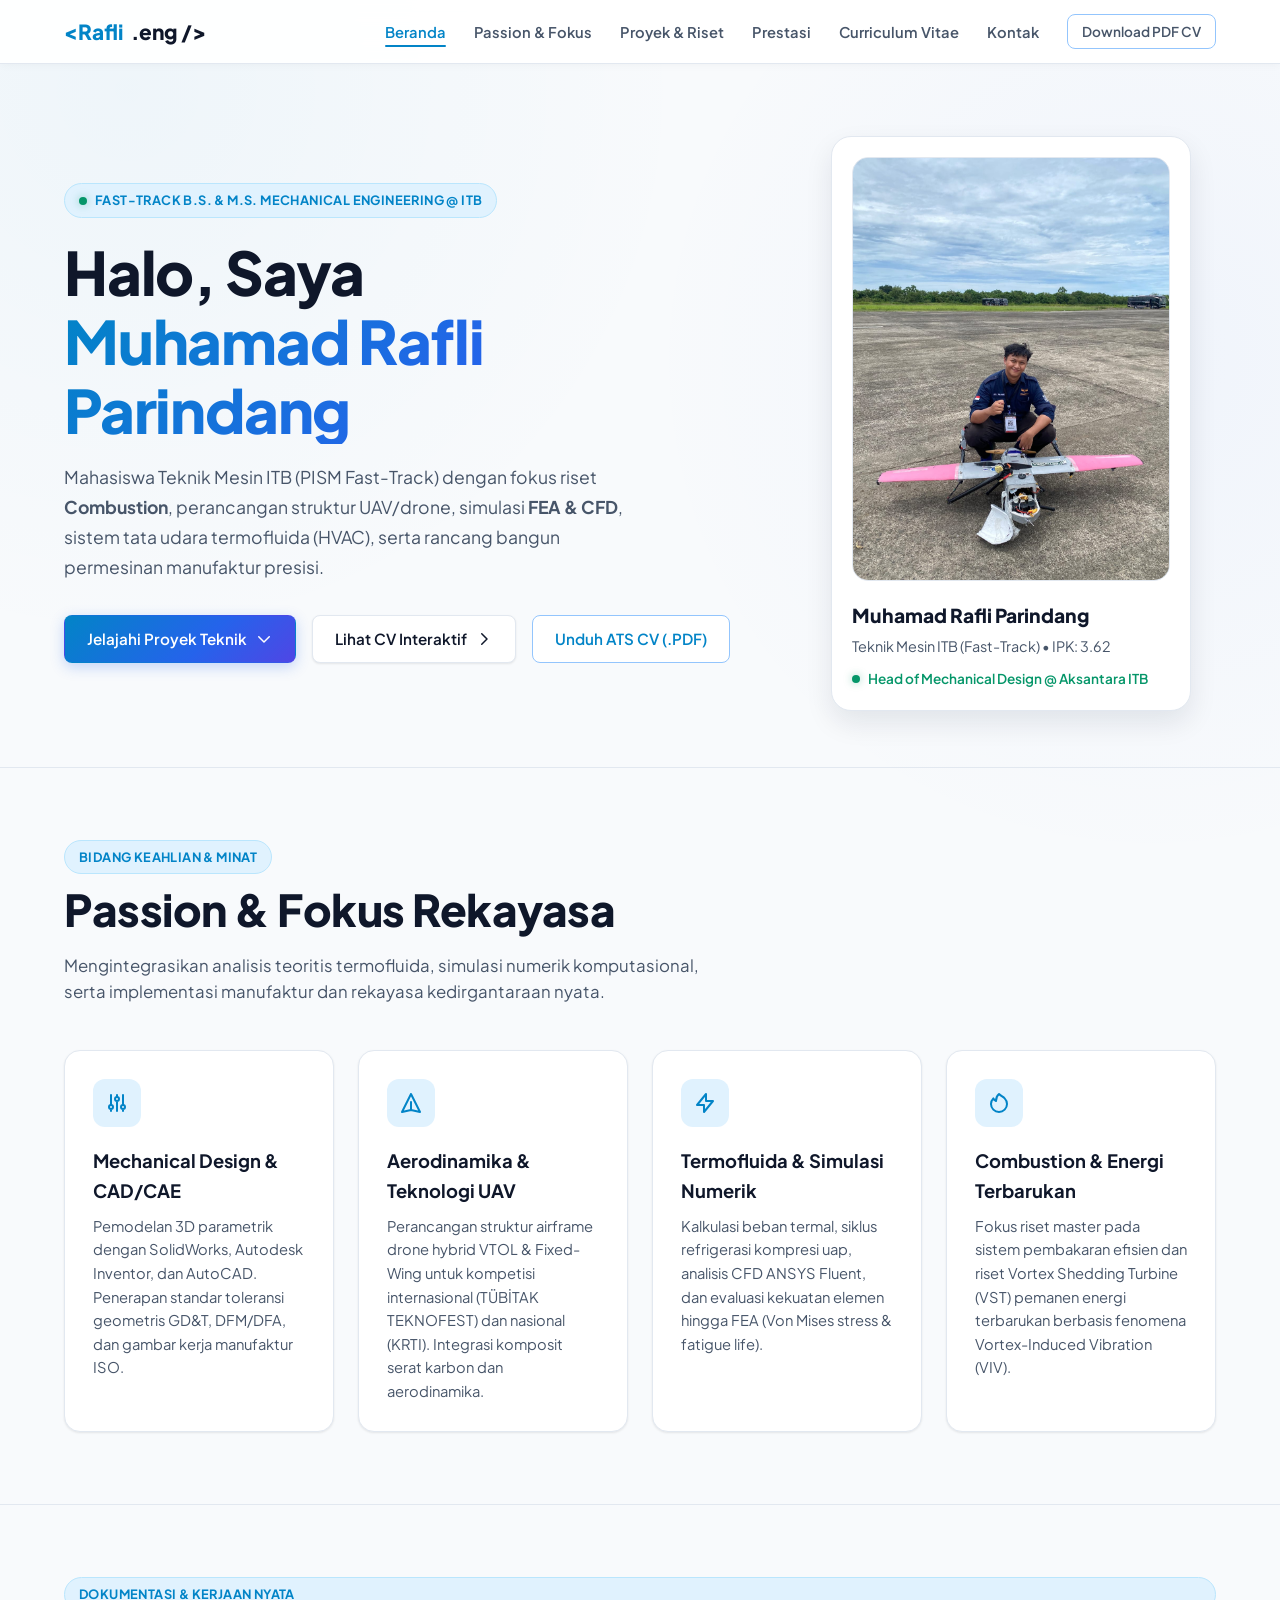
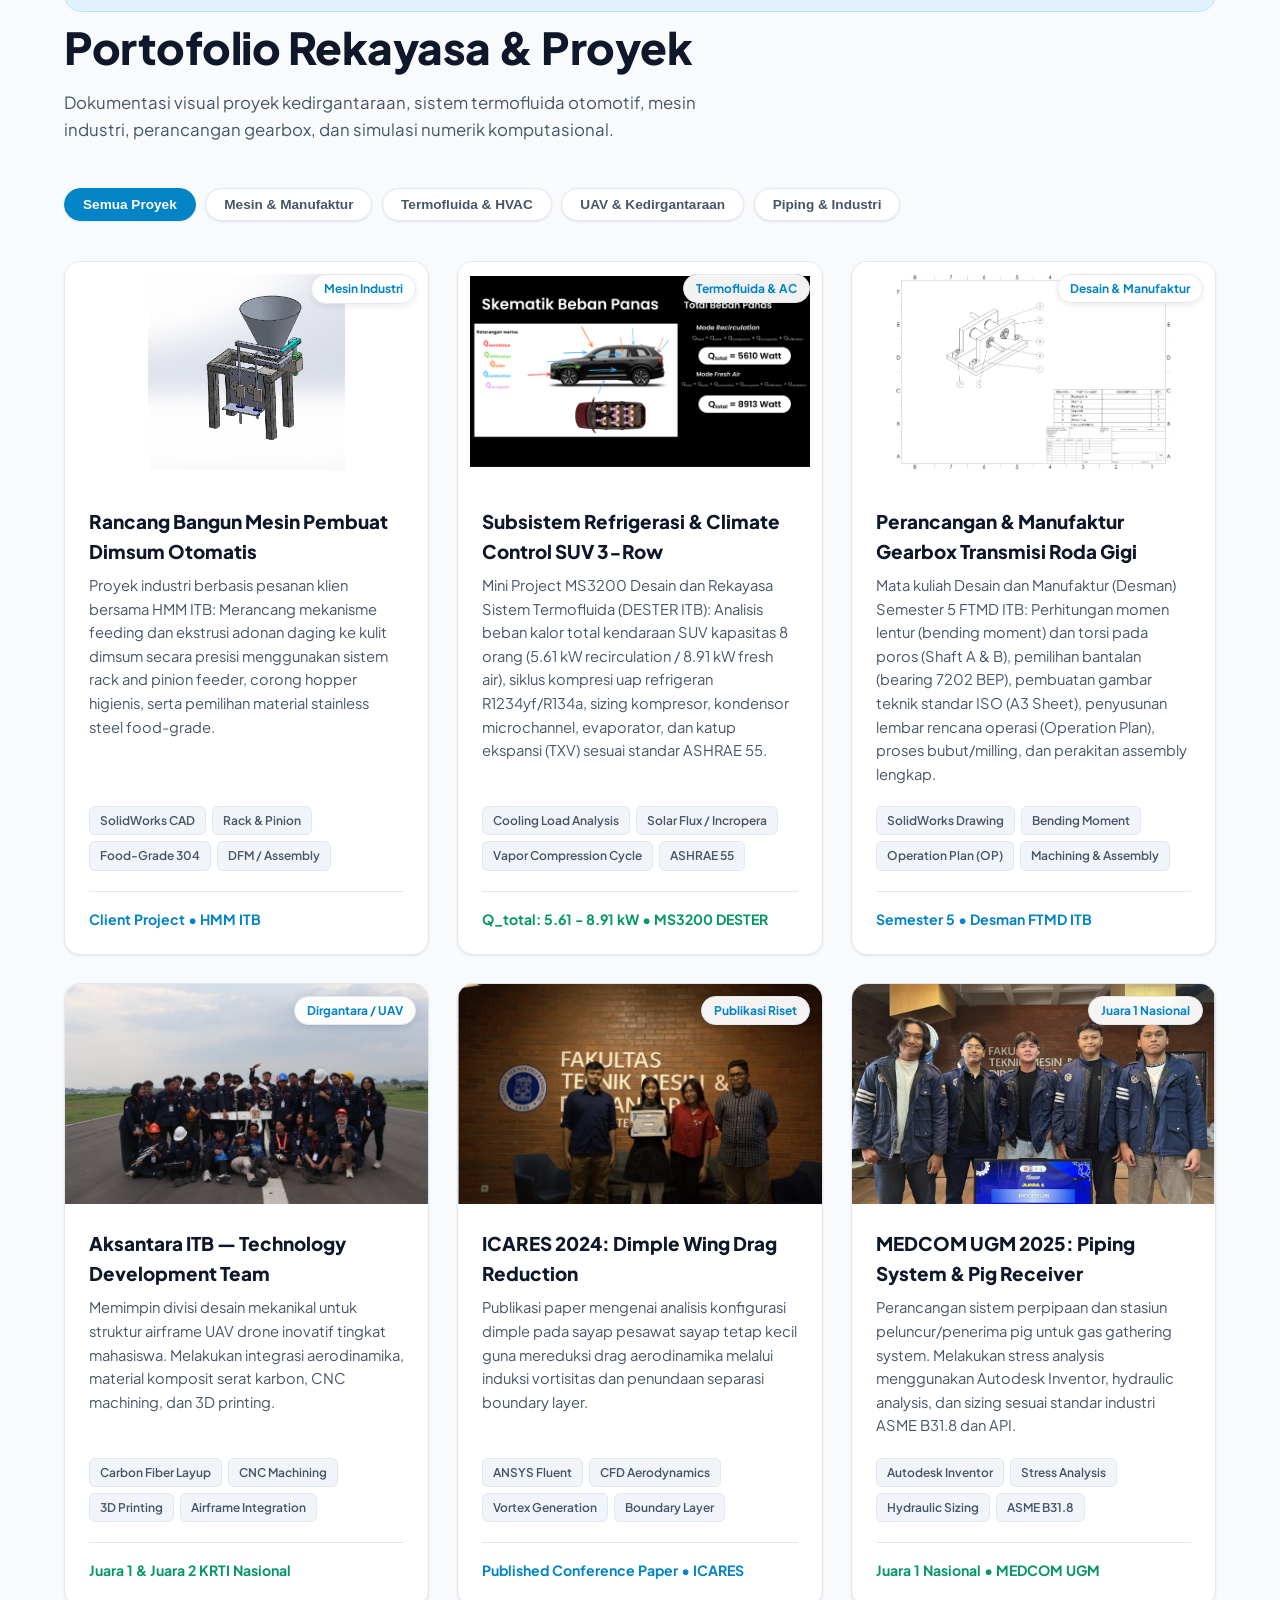
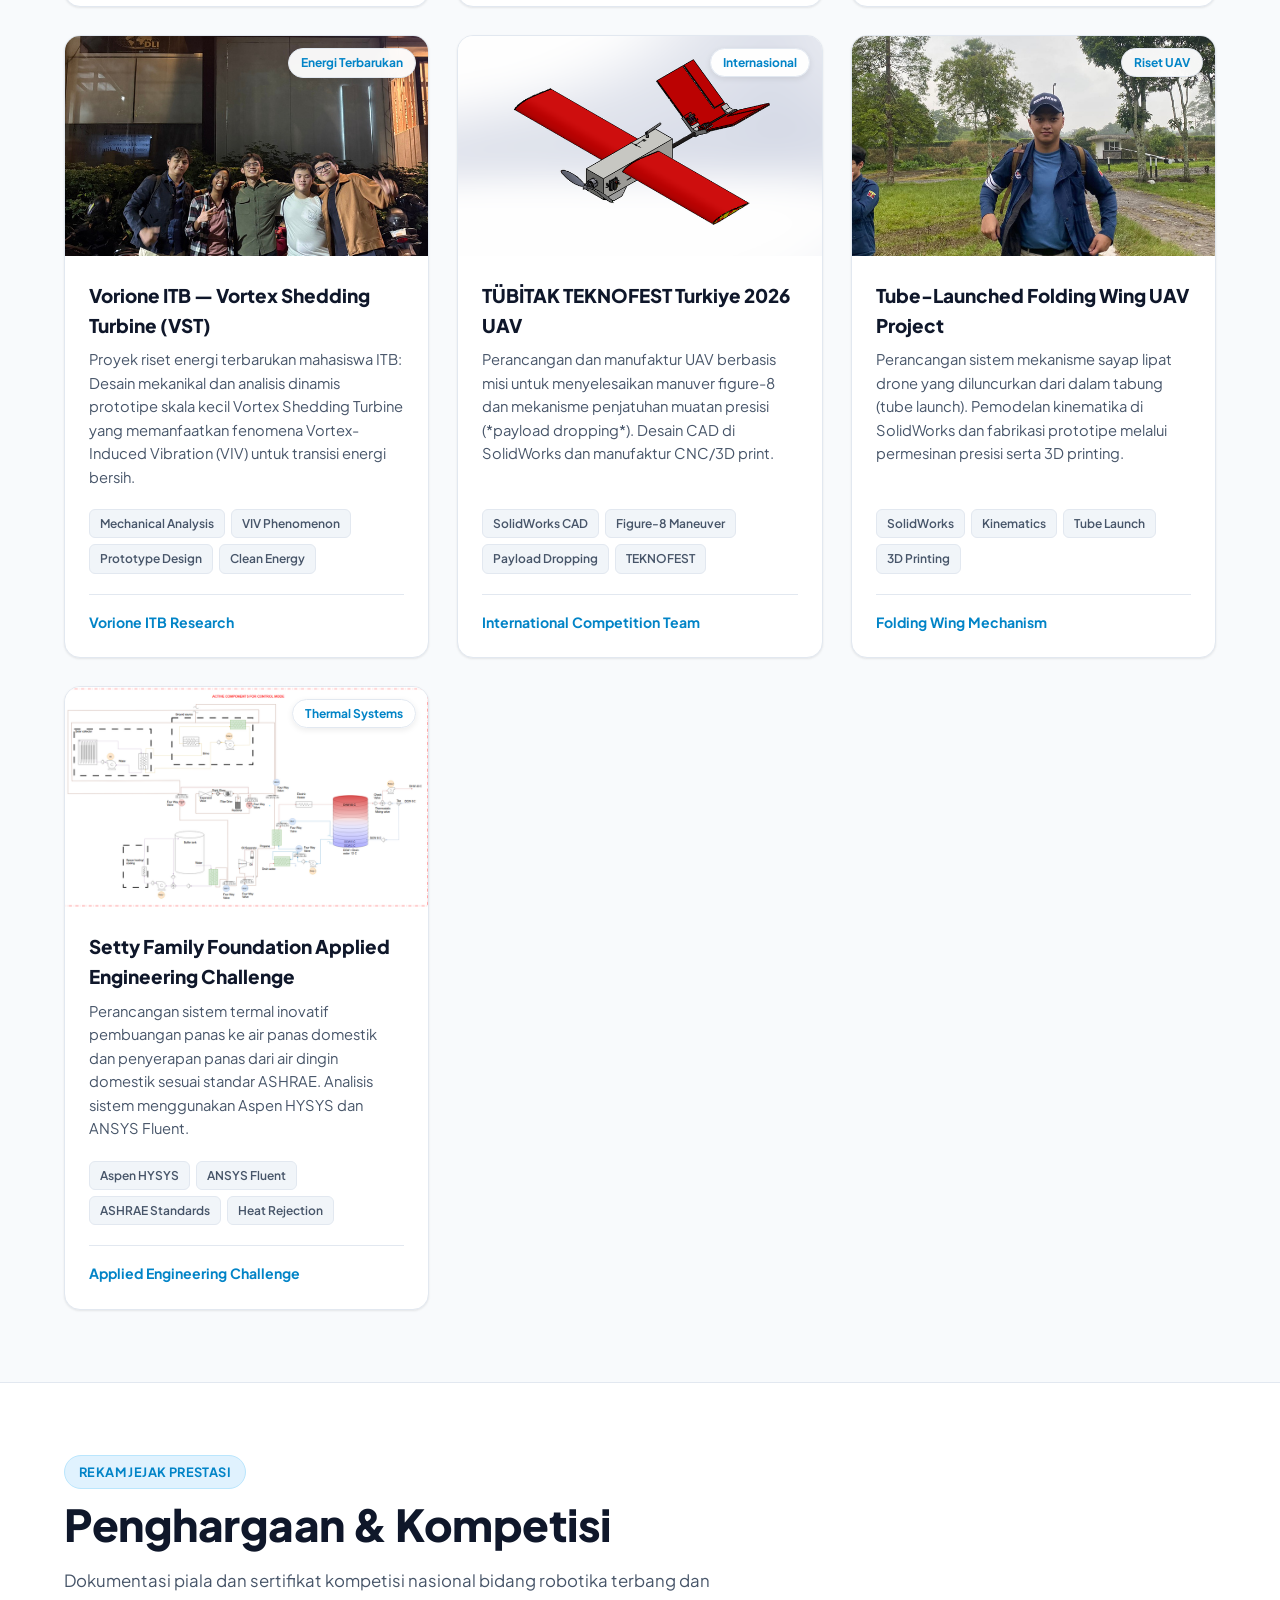
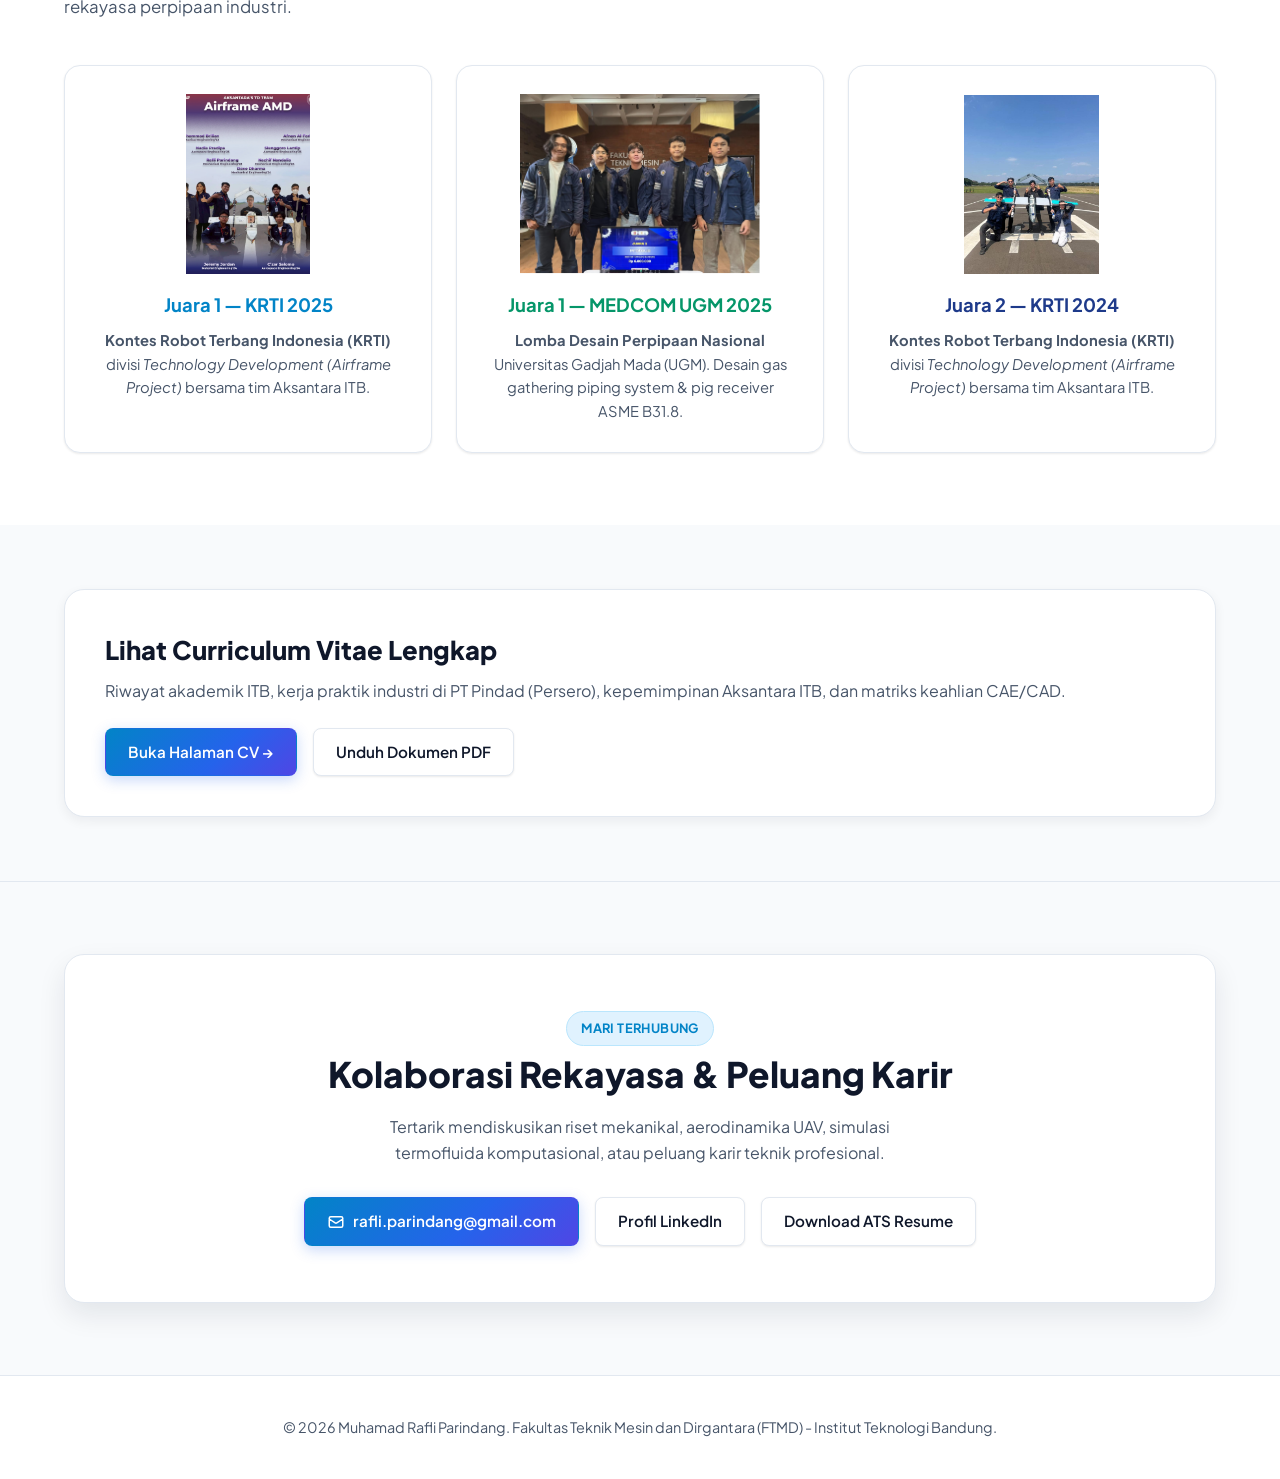
==== index.html @ c332a277 "feat: portfolio and cv web" ====
<!DOCTYPE html>
<html lang="id">
<head>
  <meta charset="UTF-8">
  <meta name="viewport" content="width=device-width, initial-scale=1.0">
  <meta name="description" content="Portofolio Rekayasa, Riset Teknik & CV Muhamad Rafli Parindang - Fast-Track B.S. & M.S. Mechanical Engineering ITB">
  <title>Muhamad Rafli Parindang | Mechanical Engineer &amp; Aerodynamics</title>
  <link rel="preconnect" href="https://fonts.googleapis.com">
  <link rel="preconnect" href="https://fonts.gstatic.com" crossorigin>
  <link href="https://fonts.googleapis.com/css2?family=Plus+Jakarta+Sans:wght@400;500;600;700;800;900&display=swap" rel="stylesheet">
  <link rel="stylesheet" href="assets/css/style.css">
</head>
<body>

  <!-- Navbar -->
  <header class="navbar">
    <div class="container nav-content">
      <a href="index.html" class="brand-logo">
        <span>&lt;Rafli</span>.eng /&gt;
      </a>

      <button class="mobile-toggle" aria-label="Toggle navigation">
        <svg width="24" height="24" fill="none" stroke="currentColor" stroke-width="2" viewBox="0 0 24 24">
          <path stroke-linecap="round" stroke-linejoin="round" d="M4 6h16M4 12h16M4 18h16"/>
        </svg>
      </button>

      <ul class="nav-links">
        <li><a href="#home" class="active">Beranda</a></li>
        <li><a href="#passion">Passion &amp; Fokus</a></li>
        <li><a href="#portfolio">Proyek &amp; Riset</a></li>
        <li><a href="#awards">Prestasi</a></li>
        <li><a href="cv.html">Curriculum Vitae</a></li>
        <li><a href="#contact">Kontak</a></li>
        <li><a href="assets/docs/CV_Muhamad_Rafli_Parindang_ATS.pdf" download class="btn btn-outline" style="padding: 6px 14px; font-size: 0.85rem;">Download PDF CV</a></li>
      </ul>
    </div>
  </header>

  <!-- Hero Section -->
  <section class="hero" id="home">
    <div class="container hero-grid">
      <div class="hero-text">
        <div class="badge">
          <span class="status-dot"></span> Fast-Track B.S. &amp; M.S. Mechanical Engineering @ ITB
        </div>
        <h1 class="hero-title">
          Halo, Saya <span class="text-gradient">Muhamad Rafli Parindang</span>
        </h1>
        <p class="hero-description">
          Mahasiswa Teknik Mesin ITB (PISM Fast-Track) dengan fokus riset <strong>Combustion</strong>, perancangan struktur UAV/drone, simulasi <strong>FEA &amp; CFD</strong>, sistem tata udara termofluida (HVAC), serta rancang bangun permesinan manufaktur presisi.
        </p>
        <div class="hero-cta">
          <a href="#portfolio" class="btn btn-primary">
            Jelajahi Proyek Teknik
            <svg width="18" height="18" fill="none" stroke="currentColor" stroke-width="2" viewBox="0 0 24 24">
              <path stroke-linecap="round" stroke-linejoin="round" d="M19 9l-7 7-7-7"/>
            </svg>
          </a>
          <a href="cv.html" class="btn btn-secondary">
            Lihat CV Interaktif
            <svg width="18" height="18" fill="none" stroke="currentColor" stroke-width="2" viewBox="0 0 24 24">
              <path stroke-linecap="round" stroke-linejoin="round" d="M9 5l7 7-7 7"/>
            </svg>
          </a>
          <a href="assets/docs/CV_Muhamad_Rafli_Parindang_ATS.pdf" download class="btn btn-outline">
            Unduh ATS CV (.PDF)
          </a>
        </div>
      </div>

      <div class="hero-visual">
        <div class="hero-card">
          <div class="avatar-wrapper">
            <img src="assets/img/profile.jpg" alt="Muhamad Rafli Parindang">
          </div>
          <div class="hero-card-info">
            <h4>Muhamad Rafli Parindang</h4>
            <p>Teknik Mesin ITB (Fast-Track) &bull; IPK: 3.62</p>
            <div class="status-badge">
              <span class="status-dot"></span> Head of Mechanical Design @ Aksantara ITB
            </div>
          </div>
        </div>
      </div>
    </div>
  </section>

  <!-- Passion & Minat Rekayasa -->
  <section class="passions" id="passion">
    <div class="container">
      <div class="badge">Bidang Keahlian &amp; Minat</div>
      <h2 class="section-title">Passion &amp; Fokus Rekayasa</h2>
      <p class="section-subtitle">
        Mengintegrasikan analisis teoritis termofluida, simulasi numerik komputasional, serta implementasi manufaktur dan rekayasa kedirgantaraan nyata.
      </p>

      <div class="passion-grid">
        <div class="passion-card">
          <div class="passion-icon">
            <svg width="24" height="24" fill="none" stroke="currentColor" stroke-width="2" viewBox="0 0 24 24">
              <path stroke-linecap="round" stroke-linejoin="round" d="M12 6V4m0 2a2 2 0 100 4m0-4a2 2 0 110 4m-6 8a2 2 0 100-4m0 4a2 2 0 110-4m0 4v2m0-6V4m6 6v10m6-2a2 2 0 100-4m0 4a2 2 0 110-4m0 4v2m0-6V4"/>
            </svg>
          </div>
          <h3>Mechanical Design &amp; CAD/CAE</h3>
          <p>
            Pemodelan 3D parametrik dengan SolidWorks, Autodesk Inventor, dan AutoCAD. Penerapan standar toleransi geometris GD&amp;T, DFM/DFA, dan gambar kerja manufaktur ISO.
          </p>
        </div>

        <div class="passion-card">
          <div class="passion-icon">
            <svg width="24" height="24" fill="none" stroke="currentColor" stroke-width="2" viewBox="0 0 24 24">
              <path stroke-linecap="round" stroke-linejoin="round" d="M12 19l9 2-9-18-9 18 9-2zm0 0v-8"/>
            </svg>
          </div>
          <h3>Aerodinamika &amp; Teknologi UAV</h3>
          <p>
            Perancangan struktur airframe drone hybrid VTOL &amp; Fixed-Wing untuk kompetisi internasional (TÜBİTAK TEKNOFEST) dan nasional (KRTI). Integrasi komposit serat karbon dan aerodinamika.
          </p>
        </div>

        <div class="passion-card">
          <div class="passion-icon">
            <svg width="24" height="24" fill="none" stroke="currentColor" stroke-width="2" viewBox="0 0 24 24">
              <path stroke-linecap="round" stroke-linejoin="round" d="M13 10V3L4 14h7v7l9-11h-7z"/>
            </svg>
          </div>
          <h3>Termofluida &amp; Simulasi Numerik</h3>
          <p>
            Kalkulasi beban termal, siklus refrigerasi kompresi uap, analisis CFD ANSYS Fluent, dan evaluasi kekuatan elemen hingga FEA (Von Mises stress &amp; fatigue life).
          </p>
        </div>

        <div class="passion-card">
          <div class="passion-icon">
            <svg width="24" height="24" fill="none" stroke="currentColor" stroke-width="2" viewBox="0 0 24 24">
              <path stroke-linecap="round" stroke-linejoin="round" d="M17.657 18.657A8 8 0 016.343 7.343S7 9 9 10c0-2 .5-5 2.986-7C14 5 16.09 5.777 17.656 7.343A7.975 7.975 0 0120 13a7.975 7.975 0 01-2.343 5.657z"/>
            </svg>
          </div>
          <h3>Combustion &amp; Energi Terbarukan</h3>
          <p>
            Fokus riset master pada sistem pembakaran efisien dan riset Vortex Shedding Turbine (VST) pemanen energi terbarukan berbasis fenomena Vortex-Induced Vibration (VIV).
          </p>
        </div>
      </div>
    </div>
  </section>

  <!-- Portofolio & Proyek Teknik -->
  <section class="portfolio" id="portfolio">
    <div class="container">
      <div class="portfolio-header">
        <div class="badge">Dokumentasi &amp; Kerjaan Nyata</div>
        <h2 class="section-title">Portofolio Rekayasa &amp; Proyek</h2>
        <p class="section-subtitle">
          Dokumentasi visual proyek kedirgantaraan, sistem termofluida otomotif, mesin industri, perancangan gearbox, dan simulasi numerik komputasional.
        </p>

        <!-- Kategori Filter -->
        <div class="filter-group">
          <button class="filter-btn active" data-filter="all">Semua Proyek</button>
          <button class="filter-btn" data-filter="machine">Mesin &amp; Manufaktur</button>
          <button class="filter-btn" data-filter="termo">Termofluida &amp; HVAC</button>
          <button class="filter-btn" data-filter="uav">UAV &amp; Kedirgantaraan</button>
          <button class="filter-btn" data-filter="piping">Piping &amp; Industri</button>
        </div>
      </div>

      <div class="projects-grid">
        <!-- Project: Dimsum Maker Machine (User Uploaded Image) -->
        <div class="project-card" data-category="machine">
          <div class="project-thumb">
            <img src="assets/img/dimsum-machine.png" alt="Rancang Bangun Mesin Pembuat Dimsum Otomatis" class="img-contain">
            <span class="project-thumb-tag">Mesin Industri</span>
          </div>
          <div class="project-content">
            <h3>Rancang Bangun Mesin Pembuat Dimsum Otomatis</h3>
            <p>
              Proyek industri berbasis pesanan klien bersama HMM ITB: Merancang mekanisme feeding dan ekstrusi adonan daging ke kulit dimsum secara presisi menggunakan sistem rack and pinion feeder, corong hopper higienis, serta pemilihan material stainless steel food-grade.
            </p>
            <div class="project-tags">
              <span class="project-tag">SolidWorks CAD</span>
              <span class="project-tag">Rack &amp; Pinion</span>
              <span class="project-tag">Food-Grade 304</span>
              <span class="project-tag">DFM / Assembly</span>
            </div>
            <div class="project-links">
              <span class="project-link">
                Client Project &bull; HMM ITB
              </span>
            </div>
          </div>
        </div>

        <!-- Project: DESTER MS3200 (SUV Refrigeration & Climate Control) -->
        <div class="project-card" data-category="termo">
          <div class="project-thumb">
            <img src="assets/img/dester-heat-load.png" alt="Desain Subsistem Refrigerasi Udara SUV 3-Row DESTER ITB" class="img-contain">
            <span class="project-thumb-tag">Termofluida &amp; AC</span>
          </div>
          <div class="project-content">
            <h3>Subsistem Refrigerasi &amp; Climate Control SUV 3-Row</h3>
            <p>
              Mini Project MS3200 Desain dan Rekayasa Sistem Termofluida (DESTER ITB): Analisis beban kalor total kendaraan SUV kapasitas 8 orang (5.61 kW recirculation / 8.91 kW fresh air), siklus kompresi uap refrigeran R1234yf/R134a, sizing kompresor, kondensor microchannel, evaporator, dan katup ekspansi (TXV) sesuai standar ASHRAE 55.
            </p>
            <div class="project-tags">
              <span class="project-tag">Cooling Load Analysis</span>
              <span class="project-tag">Solar Flux / Incropera</span>
              <span class="project-tag">Vapor Compression Cycle</span>
              <span class="project-tag">ASHRAE 55</span>
            </div>
            <div class="project-links">
              <span class="project-link" style="color: var(--accent-emerald);">
                Q_total: 5.61 - 8.91 kW &bull; MS3200 DESTER
              </span>
            </div>
          </div>
        </div>

        <!-- Project: Desman ITB (Gearbox Transmission) -->
        <div class="project-card" data-category="machine">
          <div class="project-thumb">
            <img src="assets/img/desman-assembly-drawing.png" alt="Perancangan & Manufaktur Gearbox Desman ITB" class="img-contain">
            <span class="project-thumb-tag">Desain &amp; Manufaktur</span>
          </div>
          <div class="project-content">
            <h3>Perancangan &amp; Manufaktur Gearbox Transmisi Roda Gigi</h3>
            <p>
              Mata kuliah Desain dan Manufaktur (Desman) Semester 5 FTMD ITB: Perhitungan momen lentur (bending moment) dan torsi pada poros (Shaft A &amp; B), pemilihan bantalan (bearing 7202 BEP), pembuatan gambar teknik standar ISO (A3 Sheet), penyusunan lembar rencana operasi (Operation Plan), proses bubut/milling, dan perakitan assembly lengkap.
            </p>
            <div class="project-tags">
              <span class="project-tag">SolidWorks Drawing</span>
              <span class="project-tag">Bending Moment</span>
              <span class="project-tag">Operation Plan (OP)</span>
              <span class="project-tag">Machining &amp; Assembly</span>
            </div>
            <div class="project-links">
              <span class="project-link">
                Semester 5 &bull; Desman FTMD ITB
              </span>
            </div>
          </div>
        </div>

        <!-- Project: Aksantara UAV -->
        <div class="project-card" data-category="uav">
          <div class="project-thumb">
            <img src="assets/img/aksantara-uav.jpg" alt="Aksantara ITB UAV Drone">
            <span class="project-thumb-tag">Dirgantara / UAV</span>
          </div>
          <div class="project-content">
            <h3>Aksantara ITB &mdash; Technology Development Team</h3>
            <p>
              Memimpin divisi desain mekanikal untuk struktur airframe UAV drone inovatif tingkat mahasiswa. Melakukan integrasi aerodinamika, material komposit serat karbon, CNC machining, dan 3D printing.
            </p>
            <div class="project-tags">
              <span class="project-tag">Carbon Fiber Layup</span>
              <span class="project-tag">CNC Machining</span>
              <span class="project-tag">3D Printing</span>
              <span class="project-tag">Airframe Integration</span>
            </div>
            <div class="project-links">
              <span class="project-link" style="color: var(--accent-emerald);">
                Juara 1 &amp; Juara 2 KRTI Nasional
              </span>
            </div>
          </div>
        </div>

        <!-- Project: ICARES 2024 Paper -->
        <div class="project-card" data-category="uav">
          <div class="project-thumb">
            <img src="assets/img/icares-dimple-wing.png" alt="ICARES 2024 Dimple Wing CFD Simulation">
            <span class="project-thumb-tag">Publikasi Riset</span>
          </div>
          <div class="project-content">
            <h3>ICARES 2024: Dimple Wing Drag Reduction</h3>
            <p>
              Publikasi paper mengenai analisis konfigurasi dimple pada sayap pesawat sayap tetap kecil guna mereduksi drag aerodinamika melalui induksi vortisitas dan penundaan separasi boundary layer.
            </p>
            <div class="project-tags">
              <span class="project-tag">ANSYS Fluent</span>
              <span class="project-tag">CFD Aerodynamics</span>
              <span class="project-tag">Vortex Generation</span>
              <span class="project-tag">Boundary Layer</span>
            </div>
            <div class="project-links">
              <span class="project-link">
                Published Conference Paper &bull; ICARES
              </span>
            </div>
          </div>
        </div>

        <!-- Project: MEDCOM UGM 2025 -->
        <div class="project-card" data-category="piping">
          <div class="project-thumb">
            <img src="assets/img/medcom-piping.png" alt="MEDCOM UGM Piping System & Pig Receiver Design">
            <span class="project-thumb-tag">Juara 1 Nasional</span>
          </div>
          <div class="project-content">
            <h3>MEDCOM UGM 2025: Piping System &amp; Pig Receiver</h3>
            <p>
              Perancangan sistem perpipaan dan stasiun peluncur/penerima pig untuk gas gathering system. Melakukan stress analysis menggunakan Autodesk Inventor, hydraulic analysis, dan sizing sesuai standar industri ASME B31.8 dan API.
            </p>
            <div class="project-tags">
              <span class="project-tag">Autodesk Inventor</span>
              <span class="project-tag">Stress Analysis</span>
              <span class="project-tag">Hydraulic Sizing</span>
              <span class="project-tag">ASME B31.8</span>
            </div>
            <div class="project-links">
              <span class="project-link" style="color: var(--accent-emerald);">
                Juara 1 Nasional &bull; MEDCOM UGM
              </span>
            </div>
          </div>
        </div>

        <!-- Project: Vorione VST -->
        <div class="project-card" data-category="termo">
          <div class="project-thumb">
            <img src="assets/img/vorione-vst.jpg" alt="Vorione Vortex Shedding Turbine">
            <span class="project-thumb-tag">Energi Terbarukan</span>
          </div>
          <div class="project-content">
            <h3>Vorione ITB &mdash; Vortex Shedding Turbine (VST)</h3>
            <p>
              Proyek riset energi terbarukan mahasiswa ITB: Desain mekanikal dan analisis dinamis prototipe skala kecil Vortex Shedding Turbine yang memanfaatkan fenomena Vortex-Induced Vibration (VIV) untuk transisi energi bersih.
            </p>
            <div class="project-tags">
              <span class="project-tag">Mechanical Analysis</span>
              <span class="project-tag">VIV Phenomenon</span>
              <span class="project-tag">Prototype Design</span>
              <span class="project-tag">Clean Energy</span>
            </div>
            <div class="project-links">
              <span class="project-link">
                Vorione ITB Research
              </span>
            </div>
          </div>
        </div>

        <!-- Project: Turkey TEKNOFEST 2026 -->
        <div class="project-card" data-category="uav">
          <div class="project-thumb">
            <img src="assets/img/teknofest-uav.png" alt="TÜBİTAK TEKNOFEST Turkey UAV">
            <span class="project-thumb-tag">Internasional</span>
          </div>
          <div class="project-content">
            <h3>TÜBİTAK TEKNOFEST Turkiye 2026 UAV</h3>
            <p>
              Perancangan dan manufaktur UAV berbasis misi untuk menyelesaikan manuver figure-8 dan mekanisme penjatuhan muatan presisi (*payload dropping*). Desain CAD di SolidWorks dan manufaktur CNC/3D print.
            </p>
            <div class="project-tags">
              <span class="project-tag">SolidWorks CAD</span>
              <span class="project-tag">Figure-8 Maneuver</span>
              <span class="project-tag">Payload Dropping</span>
              <span class="project-tag">TEKNOFEST</span>
            </div>
            <div class="project-links">
              <span class="project-link">
                International Competition Team
              </span>
            </div>
          </div>
        </div>

        <!-- Project: UAV Folding Wing -->
        <div class="project-card" data-category="uav">
          <div class="project-thumb">
            <img src="assets/img/uav-folding-wing.jpg" alt="UAV Folding Wing Tube Launch Project">
            <span class="project-thumb-tag">Riset UAV</span>
          </div>
          <div class="project-content">
            <h3>Tube-Launched Folding Wing UAV Project</h3>
            <p>
              Perancangan sistem mekanisme sayap lipat drone yang diluncurkan dari dalam tabung (tube launch). Pemodelan kinematika di SolidWorks dan fabrikasi prototipe melalui permesinan presisi serta 3D printing.
            </p>
            <div class="project-tags">
              <span class="project-tag">SolidWorks</span>
              <span class="project-tag">Kinematics</span>
              <span class="project-tag">Tube Launch</span>
              <span class="project-tag">3D Printing</span>
            </div>
            <div class="project-links">
              <span class="project-link">
                Folding Wing Mechanism
              </span>
            </div>
          </div>
        </div>

        <!-- Project: Setty Family Foundation Applied Engineering -->
        <div class="project-card" data-category="termo">
          <div class="project-thumb">
            <img src="assets/img/setty-thermal-system.png" alt="Setty Family Foundation Applied Engineering Thermal System">
            <span class="project-thumb-tag">Thermal Systems</span>
          </div>
          <div class="project-content">
            <h3>Setty Family Foundation Applied Engineering Challenge</h3>
            <p>
              Perancangan sistem termal inovatif pembuangan panas ke air panas domestik dan penyerapan panas dari air dingin domestik sesuai standar ASHRAE. Analisis sistem menggunakan Aspen HYSYS dan ANSYS Fluent.
            </p>
            <div class="project-tags">
              <span class="project-tag">Aspen HYSYS</span>
              <span class="project-tag">ANSYS Fluent</span>
              <span class="project-tag">ASHRAE Standards</span>
              <span class="project-tag">Heat Rejection</span>
            </div>
            <div class="project-links">
              <span class="project-link">
                Applied Engineering Challenge
              </span>
            </div>
          </div>
        </div>
      </div>
    </div>
  </section>

  <!-- Prestasi & Penghargaan -->
  <section class="passions" id="awards" style="background: #ffffff;">
    <div class="container">
      <div class="badge">Rekam Jejak Prestasi</div>
      <h2 class="section-title">Penghargaan &amp; Kompetisi</h2>
      <p class="section-subtitle">
        Dokumentasi piala dan sertifikat kompetisi nasional bidang robotika terbang dan rekayasa perpipaan industri.
      </p>

      <div class="passion-grid">
        <div class="passion-card" style="text-align: center;">
          <div style="height: 180px; display: flex; align-items: center; justify-content: center; margin-bottom: 1rem;">
            <img src="assets/img/award-krti-2025.png" alt="Juara 1 KRTI 2025" style="max-height: 100%; max-width: 100%; object-fit: contain;">
          </div>
          <h3 style="color: var(--accent-blue);">Juara 1 &mdash; KRTI 2025</h3>
          <p>
            <strong>Kontes Robot Terbang Indonesia (KRTI)</strong> divisi <em>Technology Development (Airframe Project)</em> bersama tim Aksantara ITB.
          </p>
        </div>

        <div class="passion-card" style="text-align: center;">
          <div style="height: 180px; display: flex; align-items: center; justify-content: center; margin-bottom: 1rem;">
            <img src="assets/img/award-medcom-2025.png" alt="Juara 1 MEDCOM UGM 2025" style="max-height: 100%; max-width: 100%; object-fit: contain;">
          </div>
          <h3 style="color: var(--accent-emerald);">Juara 1 &mdash; MEDCOM UGM 2025</h3>
          <p>
            <strong>Lomba Desain Perpipaan Nasional</strong> Universitas Gadjah Mada (UGM). Desain gas gathering piping system &amp; pig receiver ASME B31.8.
          </p>
        </div>

        <div class="passion-card" style="text-align: center;">
          <div style="height: 180px; display: flex; align-items: center; justify-content: center; margin-bottom: 1rem;">
            <img src="assets/img/award-krti-2024.png" alt="Juara 2 KRTI 2024" style="max-height: 100%; max-width: 100%; object-fit: contain;">
          </div>
          <h3 style="color: var(--accent-navy);">Juara 2 &mdash; KRTI 2024</h3>
          <p>
            <strong>Kontes Robot Terbang Indonesia (KRTI)</strong> divisi <em>Technology Development (Airframe Project)</em> bersama tim Aksantara ITB.
          </p>
        </div>
      </div>
    </div>
  </section>

  <!-- CTA Ke CV -->
  <section style="padding: 4rem 0;">
    <div class="container">
      <div style="background: #ffffff; border: 1px solid var(--border-color); border-radius: var(--radius-lg); padding: 2.5rem; display: flex; align-items: center; justify-content: space-between; flex-wrap: wrap; gap: 1.5rem; box-shadow: var(--shadow-md);">
        <div>
          <h3 style="font-size: 1.6rem; font-weight: 800; margin-bottom: 0.5rem; color: var(--text-main);">Lihat Curriculum Vitae Lengkap</h3>
          <p style="color: var(--text-muted);">Riwayat akademik ITB, kerja praktik industri di PT Pindad (Persero), kepemimpinan Aksantara ITB, dan matriks keahlian CAE/CAD.</p>
        </div>
        <div style="display: flex; gap: 1rem; flex-wrap: wrap;">
          <a href="cv.html" class="btn btn-primary">
            Buka Halaman CV &rarr;
          </a>
          <a href="assets/docs/CV_Muhamad_Rafli_Parindang_ATS.pdf" download class="btn btn-secondary">
            Unduh Dokumen PDF
          </a>
        </div>
      </div>
    </div>
  </section>

  <!-- Kontak -->
  <section class="contact" id="contact">
    <div class="container">
      <div class="contact-card">
        <div class="badge">Mari Terhubung</div>
        <h2>Kolaborasi Rekayasa &amp; Peluang Karir</h2>
        <p>
          Tertarik mendiskusikan riset mekanikal, aerodinamika UAV, simulasi termofluida komputasional, atau peluang karir teknik profesional.
        </p>

        <div class="contact-links">
          <a href="mailto:rafli.parindang@gmail.com" class="btn btn-primary">
            <svg width="18" height="18" fill="none" stroke="currentColor" stroke-width="2" viewBox="0 0 24 24">
              <path stroke-linecap="round" stroke-linejoin="round" d="M3 8l7.89 5.26a2 2 0 002.22 0L21 8M5 19h14a2 2 0 002-2V7a2 2 0 00-2-2H5a2 2 0 00-2 2v10a2 2 0 002 2z"/>
            </svg>
            rafli.parindang@gmail.com
          </a>
          <a href="https://www.linkedin.com/in/mrafliparindang/" target="_blank" rel="noopener" class="btn btn-secondary">
            Profil LinkedIn
          </a>
          <a href="assets/docs/CV_Muhamad_Rafli_Parindang_ATS.pdf" download class="btn btn-secondary">
            Download ATS Resume
          </a>
        </div>
      </div>
    </div>
  </section>

  <!-- Footer -->
  <footer>
    <div class="container">
      <p>&copy; 2026 Muhamad Rafli Parindang. Fakultas Teknik Mesin dan Dirgantara (FTMD) - Institut Teknologi Bandung.</p>
    </div>
  </footer>

  <script src="assets/js/main.js"></script>
</body>
</html>
---- assets/css/style.css ----
:root {
  --bg-primary: #f8fafc;
  --bg-secondary: #ffffff;
  --bg-card: #ffffff;
  --bg-card-hover: #f8fafc;
  --text-main: #0f172a;
  --text-muted: #475569;
  --text-light: #64748b;
  --accent-blue: #0284c7;
  --accent-navy: #1e3a8a;
  --accent-cyan: #0284c7;
  --accent-emerald: #059669;
  --accent-gradient: linear-gradient(135deg, #0284c7 0%, #2563eb 60%, #4f46e5 100%);
  --accent-subtle: #e0f2fe;
  --border-color: #e2e8f0;
  --border-focus: #38bdf8;
  --radius-sm: 8px;
  --radius-md: 16px;
  --radius-lg: 20px;
  --shadow-sm: 0 1px 3px rgba(0, 0, 0, 0.05), 0 1px 2px rgba(0, 0, 0, 0.04);
  --shadow-md: 0 4px 12px rgba(15, 23, 42, 0.06);
  --shadow-lg: 0 12px 28px rgba(15, 23, 42, 0.09);
  --transition: all 0.25s cubic-bezier(0.16, 1, 0.3, 1);
}

* {
  margin: 0;
  padding: 0;
  box-sizing: border-box;
}

html {
  scroll-behavior: smooth;
  font-family: 'Plus Jakarta Sans', system-ui, -apple-system, BlinkMacSystemFont, 'Segoe UI', Roboto, sans-serif;
  background-color: var(--bg-primary);
  color: var(--text-main);
  line-height: 1.6;
}

body {
  min-height: 100vh;
  overflow-x: hidden;
  background: radial-gradient(circle at 10% 10%, rgba(2, 132, 199, 0.04) 0%, transparent 40%),
              radial-gradient(circle at 90% 40%, rgba(37, 99, 235, 0.04) 0%, transparent 40%),
              var(--bg-primary);
  background-attachment: fixed;
}

/* Typography & Utilities */
.container {
  width: 90%;
  max-width: 1200px;
  margin: 0 auto;
}

.text-gradient {
  background: var(--accent-gradient);
  -webkit-background-clip: text;
  -webkit-text-fill-color: transparent;
  display: inline-block;
}

.badge {
  display: inline-flex;
  align-items: center;
  gap: 8px;
  padding: 6px 14px;
  border-radius: 999px;
  font-size: 0.8rem;
  font-weight: 700;
  letter-spacing: 0.4px;
  text-transform: uppercase;
  background: var(--accent-subtle);
  color: var(--accent-blue);
  border: 1px solid #bae6fd;
}

.section-title {
  font-size: clamp(2rem, 4vw, 2.75rem);
  font-weight: 800;
  letter-spacing: -0.5px;
  margin-bottom: 0.5rem;
  color: var(--text-main);
}

.section-subtitle {
  color: var(--text-muted);
  font-size: 1.05rem;
  max-width: 650px;
  margin-bottom: 2.75rem;
}

/* Buttons */
.btn {
  display: inline-flex;
  align-items: center;
  gap: 8px;
  padding: 11px 22px;
  border-radius: var(--radius-sm);
  font-size: 0.95rem;
  font-weight: 600;
  text-decoration: none;
  cursor: pointer;
  transition: var(--transition);
  border: 1px solid transparent;
}

.btn-primary {
  background: var(--accent-gradient);
  color: #ffffff;
  box-shadow: 0 4px 14px rgba(37, 99, 235, 0.25);
}

.btn-primary:hover {
  transform: translateY(-2px);
  box-shadow: 0 6px 20px rgba(37, 99, 235, 0.35);
}

.btn-secondary {
  background: #ffffff;
  color: var(--text-main);
  border-color: var(--border-color);
  box-shadow: var(--shadow-sm);
}

.btn-secondary:hover {
  background: #f1f5f9;
  border-color: #cbd5e1;
  transform: translateY(-2px);
}

.btn-outline {
  background: #ffffff;
  color: var(--accent-blue);
  border-color: #93c5fd;
}

.btn-outline:hover {
  background: var(--accent-subtle);
  border-color: var(--accent-blue);
}

/* Header & Navigation */
header.navbar {
  position: sticky;
  top: 0;
  z-index: 100;
  background: rgba(255, 255, 255, 0.92);
  backdrop-filter: blur(12px);
  border-bottom: 1px solid var(--border-color);
  padding: 0.85rem 0;
  box-shadow: 0 2px 8px rgba(0, 0, 0, 0.03);
}

.nav-content {
  display: flex;
  align-items: center;
  justify-content: space-between;
}

.brand-logo {
  font-size: 1.3rem;
  font-weight: 800;
  color: var(--text-main);
  text-decoration: none;
  display: flex;
  align-items: center;
  gap: 8px;
}

.brand-logo span {
  color: var(--accent-blue);
}

.nav-links {
  display: flex;
  align-items: center;
  gap: 1.75rem;
  list-style: none;
}

.nav-links a {
  color: var(--text-muted);
  text-decoration: none;
  font-weight: 600;
  font-size: 0.92rem;
  transition: var(--transition);
  position: relative;
}

.nav-links a:hover,
.nav-links a.active {
  color: var(--accent-blue);
}

.nav-links a.active::after {
  content: '';
  position: absolute;
  bottom: -6px;
  left: 0;
  width: 100%;
  height: 2px;
  background: var(--accent-blue);
  border-radius: 2px;
}

.mobile-toggle {
  display: none;
  background: none;
  border: none;
  color: var(--text-main);
  cursor: pointer;
}

/* Hero Section */
.hero {
  padding: 4.5rem 0 3.5rem;
}

.hero-grid {
  display: grid;
  grid-template-columns: 1.25fr 0.75fr;
  align-items: center;
  gap: 3.5rem;
}

.hero-title {
  font-size: clamp(2.3rem, 5vw, 3.75rem);
  font-weight: 900;
  line-height: 1.15;
  letter-spacing: -1.2px;
  margin: 1.2rem 0;
  color: var(--text-main);
}

.hero-description {
  font-size: 1.1rem;
  color: var(--text-muted);
  max-width: 560px;
  margin-bottom: 2rem;
  line-height: 1.7;
}

.hero-cta {
  display: flex;
  flex-wrap: wrap;
  gap: 1rem;
}

.hero-visual {
  display: flex;
  justify-content: center;
}

.hero-card {
  position: relative;
  width: 100%;
  max-width: 360px;
  border-radius: var(--radius-lg);
  background: var(--bg-card);
  border: 1px solid var(--border-color);
  padding: 20px;
  box-shadow: var(--shadow-lg);
}

.avatar-wrapper {
  position: relative;
  width: 100%;
  aspect-ratio: 3/4;
  border-radius: var(--radius-md);
  overflow: hidden;
  margin-bottom: 1.2rem;
  background: #e2e8f0;
  border: 1px solid var(--border-color);
}

.avatar-wrapper img {
  width: 100%;
  height: 100%;
  object-fit: cover;
  object-position: center top;
  display: block;
}

.hero-card-info h4 {
  font-size: 1.2rem;
  font-weight: 800;
  color: var(--text-main);
  margin-bottom: 4px;
}

.hero-card-info p {
  font-size: 0.9rem;
  color: var(--text-muted);
}

.status-badge {
  display: inline-flex;
  align-items: center;
  gap: 8px;
  font-size: 0.85rem;
  font-weight: 600;
  color: var(--accent-emerald);
  margin-top: 10px;
}

.status-dot {
  width: 8px;
  height: 8px;
  border-radius: 50%;
  background: var(--accent-emerald);
  box-shadow: 0 0 8px rgba(5, 150, 105, 0.4);
}

/* Passion & Minat */
.passions {
  padding: 4.5rem 0;
  border-top: 1px solid var(--border-color);
}

.passion-grid {
  display: grid;
  grid-template-columns: repeat(auto-fit, minmax(270px, 1fr));
  gap: 1.5rem;
}

.passion-card {
  background: var(--bg-card);
  border: 1px solid var(--border-color);
  border-radius: var(--radius-md);
  padding: 1.75rem;
  transition: var(--transition);
  box-shadow: var(--shadow-sm);
}

.passion-card:hover {
  transform: translateY(-4px);
  border-color: #93c5fd;
  box-shadow: var(--shadow-md);
}

.passion-icon {
  width: 48px;
  height: 48px;
  border-radius: 12px;
  background: var(--accent-subtle);
  color: var(--accent-blue);
  display: flex;
  align-items: center;
  justify-content: center;
  margin-bottom: 1.2rem;
}

.passion-card h3 {
  font-size: 1.15rem;
  font-weight: 700;
  margin-bottom: 0.6rem;
  color: var(--text-main);
}

.passion-card p {
  color: var(--text-muted);
  font-size: 0.92rem;
  line-height: 1.6;
}

/* Portfolio Projects Section */
.portfolio {
  padding: 4.5rem 0;
  border-top: 1px solid var(--border-color);
}

.portfolio-header {
  display: flex;
  flex-direction: column;
}

.filter-group {
  display: flex;
  flex-wrap: wrap;
  gap: 0.6rem;
  margin-bottom: 2.5rem;
}

.filter-btn {
  background: var(--bg-card);
  border: 1px solid var(--border-color);
  color: var(--text-muted);
  padding: 8px 18px;
  border-radius: 999px;
  font-size: 0.85rem;
  font-weight: 600;
  cursor: pointer;
  transition: var(--transition);
  box-shadow: var(--shadow-sm);
}

.filter-btn:hover,
.filter-btn.active {
  background: var(--accent-blue);
  color: #ffffff;
  border-color: var(--accent-blue);
}

.projects-grid {
  display: grid;
  grid-template-columns: repeat(auto-fill, minmax(350px, 1fr));
  gap: 1.75rem;
}

.project-card {
  background: var(--bg-card);
  border: 1px solid var(--border-color);
  border-radius: var(--radius-md);
  overflow: hidden;
  transition: var(--transition);
  display: flex;
  flex-direction: column;
  box-shadow: var(--shadow-sm);
}

.project-card:hover {
  transform: translateY(-5px);
  border-color: #93c5fd;
  box-shadow: var(--shadow-lg);
}

.project-thumb {
  height: 220px;
  background: #f1f5f9;
  position: relative;
  overflow: hidden;
  display: flex;
  align-items: center;
  justify-content: center;
}

.project-thumb img {
  width: 100%;
  height: 100%;
  object-fit: cover;
  object-position: center;
  transition: transform 0.4s ease;
}

.project-thumb img.img-contain {
  object-fit: contain;
  background: #ffffff;
  padding: 12px;
}

.project-card:hover .project-thumb img {
  transform: scale(1.04);
}

.project-thumb-tag {
  position: absolute;
  top: 12px;
  right: 12px;
  background: rgba(255, 255, 255, 0.95);
  backdrop-filter: blur(8px);
  border: 1px solid var(--border-color);
  padding: 4px 12px;
  border-radius: 999px;
  font-size: 0.75rem;
  font-weight: 700;
  color: var(--accent-blue);
  box-shadow: 0 2px 6px rgba(0, 0, 0, 0.08);
  z-index: 2;
}

.project-content {
  padding: 1.5rem;
  display: flex;
  flex-direction: column;
  flex: 1;
}

.project-content h3 {
  font-size: 1.18rem;
  font-weight: 800;
  margin-bottom: 0.5rem;
  color: var(--text-main);
}

.project-content p {
  color: var(--text-muted);
  font-size: 0.92rem;
  margin-bottom: 1.25rem;
  flex: 1;
  line-height: 1.6;
}

.project-tags {
  display: flex;
  flex-wrap: wrap;
  gap: 6px;
  margin-bottom: 1.25rem;
}

.project-tag {
  background: #f1f5f9;
  padding: 4px 10px;
  border-radius: 6px;
  font-size: 0.75rem;
  font-weight: 600;
  color: var(--text-muted);
  border: 1px solid #e2e8f0;
}

.project-links {
  display: flex;
  align-items: center;
  justify-content: space-between;
  border-top: 1px solid var(--border-color);
  padding-top: 1rem;
}

.project-link {
  display: inline-flex;
  align-items: center;
  gap: 6px;
  color: var(--accent-blue);
  font-size: 0.88rem;
  font-weight: 700;
  text-decoration: none;
}

/* CV Page Styles */
.cv-header-bar {
  display: flex;
  align-items: center;
  justify-content: space-between;
  flex-wrap: wrap;
  gap: 1rem;
  padding: 2rem 0 1.5rem;
  border-bottom: 1px solid var(--border-color);
  margin-bottom: 2rem;
}

.cv-container {
  max-width: 900px;
  margin: 0 auto;
  padding-bottom: 5rem;
}

.cv-paper {
  background: var(--bg-card);
  border: 1px solid var(--border-color);
  border-radius: var(--radius-lg);
  padding: 3rem;
  box-shadow: var(--shadow-lg);
}

.cv-hero-section {
  display: flex;
  justify-content: space-between;
  align-items: flex-start;
  flex-wrap: wrap;
  gap: 2rem;
  padding-bottom: 2rem;
  border-bottom: 1px solid var(--border-color);
}

.cv-profile h1 {
  font-size: 2.2rem;
  font-weight: 800;
  margin-bottom: 0.25rem;
  color: var(--text-main);
}

.cv-profile .cv-role {
  font-size: 1.15rem;
  color: var(--accent-blue);
  font-weight: 700;
  margin-bottom: 1rem;
}

.cv-contact-list {
  list-style: none;
  display: flex;
  flex-direction: column;
  gap: 0.4rem;
  font-size: 0.9rem;
  color: var(--text-muted);
}

.cv-contact-list a {
  color: var(--accent-blue);
  text-decoration: none;
  font-weight: 600;
}

.cv-section {
  margin-top: 2.25rem;
}

.cv-section-title {
  font-size: 1.15rem;
  font-weight: 800;
  letter-spacing: 0.5px;
  text-transform: uppercase;
  color: var(--accent-navy);
  display: flex;
  align-items: center;
  gap: 10px;
  margin-bottom: 1.25rem;
  border-bottom: 2px solid var(--accent-subtle);
  padding-bottom: 6px;
}

.cv-timeline {
  display: flex;
  flex-direction: column;
  gap: 1.6rem;
  position: relative;
  padding-left: 1.5rem;
  border-left: 2px solid #cbd5e1;
}

.timeline-item {
  position: relative;
}

.timeline-item::before {
  content: '';
  position: absolute;
  left: calc(-1.5rem - 6px);
  top: 4px;
  width: 10px;
  height: 10px;
  border-radius: 50%;
  background: var(--accent-blue);
}

.timeline-header {
  display: flex;
  justify-content: space-between;
  flex-wrap: wrap;
  gap: 0.5rem;
  margin-bottom: 0.3rem;
}

.timeline-role {
  font-size: 1.05rem;
  font-weight: 700;
  color: var(--text-main);
}

.timeline-date {
  font-size: 0.82rem;
  font-weight: 600;
  color: var(--accent-navy);
  background: #f1f5f9;
  padding: 3px 10px;
  border-radius: 999px;
  border: 1px solid var(--border-color);
}

.timeline-company {
  font-size: 0.95rem;
  font-weight: 600;
  color: var(--accent-blue);
  margin-bottom: 0.5rem;
}

.timeline-desc {
  font-size: 0.92rem;
  color: var(--text-muted);
  line-height: 1.6;
}

.cv-skills-grid {
  display: grid;
  grid-template-columns: repeat(auto-fill, minmax(210px, 1fr));
  gap: 1.25rem;
}

.skill-category {
  background: #f8fafc;
  border: 1px solid var(--border-color);
  padding: 1.2rem;
  border-radius: var(--radius-sm);
}

.skill-category h4 {
  font-size: 0.92rem;
  font-weight: 700;
  margin-bottom: 0.75rem;
  color: var(--text-main);
}

.skill-pills {
  display: flex;
  flex-wrap: wrap;
  gap: 6px;
}

.skill-pill {
  font-size: 0.8rem;
  font-weight: 600;
  background: #ffffff;
  color: var(--text-main);
  padding: 3px 9px;
  border-radius: 4px;
  border: 1px solid var(--border-color);
}

/* Contact Section */
.contact {
  padding: 4.5rem 0;
  border-top: 1px solid var(--border-color);
}

.contact-card {
  background: #ffffff;
  border: 1px solid var(--border-color);
  border-radius: var(--radius-lg);
  padding: 3.5rem;
  text-align: center;
  box-shadow: var(--shadow-lg);
}

.contact-card h2 {
  font-size: 2.2rem;
  font-weight: 800;
  margin-bottom: 0.75rem;
  color: var(--text-main);
}

.contact-card p {
  color: var(--text-muted);
  max-width: 550px;
  margin: 0 auto 2rem;
  line-height: 1.6;
}

.contact-links {
  display: flex;
  justify-content: center;
  flex-wrap: wrap;
  gap: 1rem;
}

/* Footer */
footer {
  padding: 2.5rem 0;
  border-top: 1px solid var(--border-color);
  text-align: center;
  color: var(--text-muted);
  font-size: 0.9rem;
  background: #ffffff;
}

/* Print CSS */
@media print {
  body {
    background: #ffffff !important;
    color: #111827 !important;
  }

  header.navbar,
  .cv-header-bar .btn,
  .cv-header-bar a,
  footer {
    display: none !important;
  }

  .cv-container {
    max-width: 100% !important;
    padding: 0 !important;
    margin: 0 !important;
  }

  .cv-paper {
    background: #ffffff !important;
    border: none !important;
    box-shadow: none !important;
    padding: 0 !important;
    color: #111827 !important;
  }

  .timeline-item::before {
    background: #0284c7 !important;
  }
}

/* Responsive */
@media (max-width: 768px) {
  .hero-grid {
    grid-template-columns: 1fr;
    text-align: center;
  }

  .hero-description {
    margin: 0 auto 2rem;
  }

  .hero-cta {
    justify-content: center;
  }

  .cv-paper {
    padding: 1.5rem;
  }

  .nav-links {
    display: none;
    position: absolute;
    top: 100%;
    left: 0;
    right: 0;
    background: #ffffff;
    flex-direction: column;
    padding: 1.5rem;
    border-bottom: 1px solid var(--border-color);
    box-shadow: var(--shadow-md);
  }

  .nav-links.show {
    display: flex;
  }

  .mobile-toggle {
    display: block;
  }
}
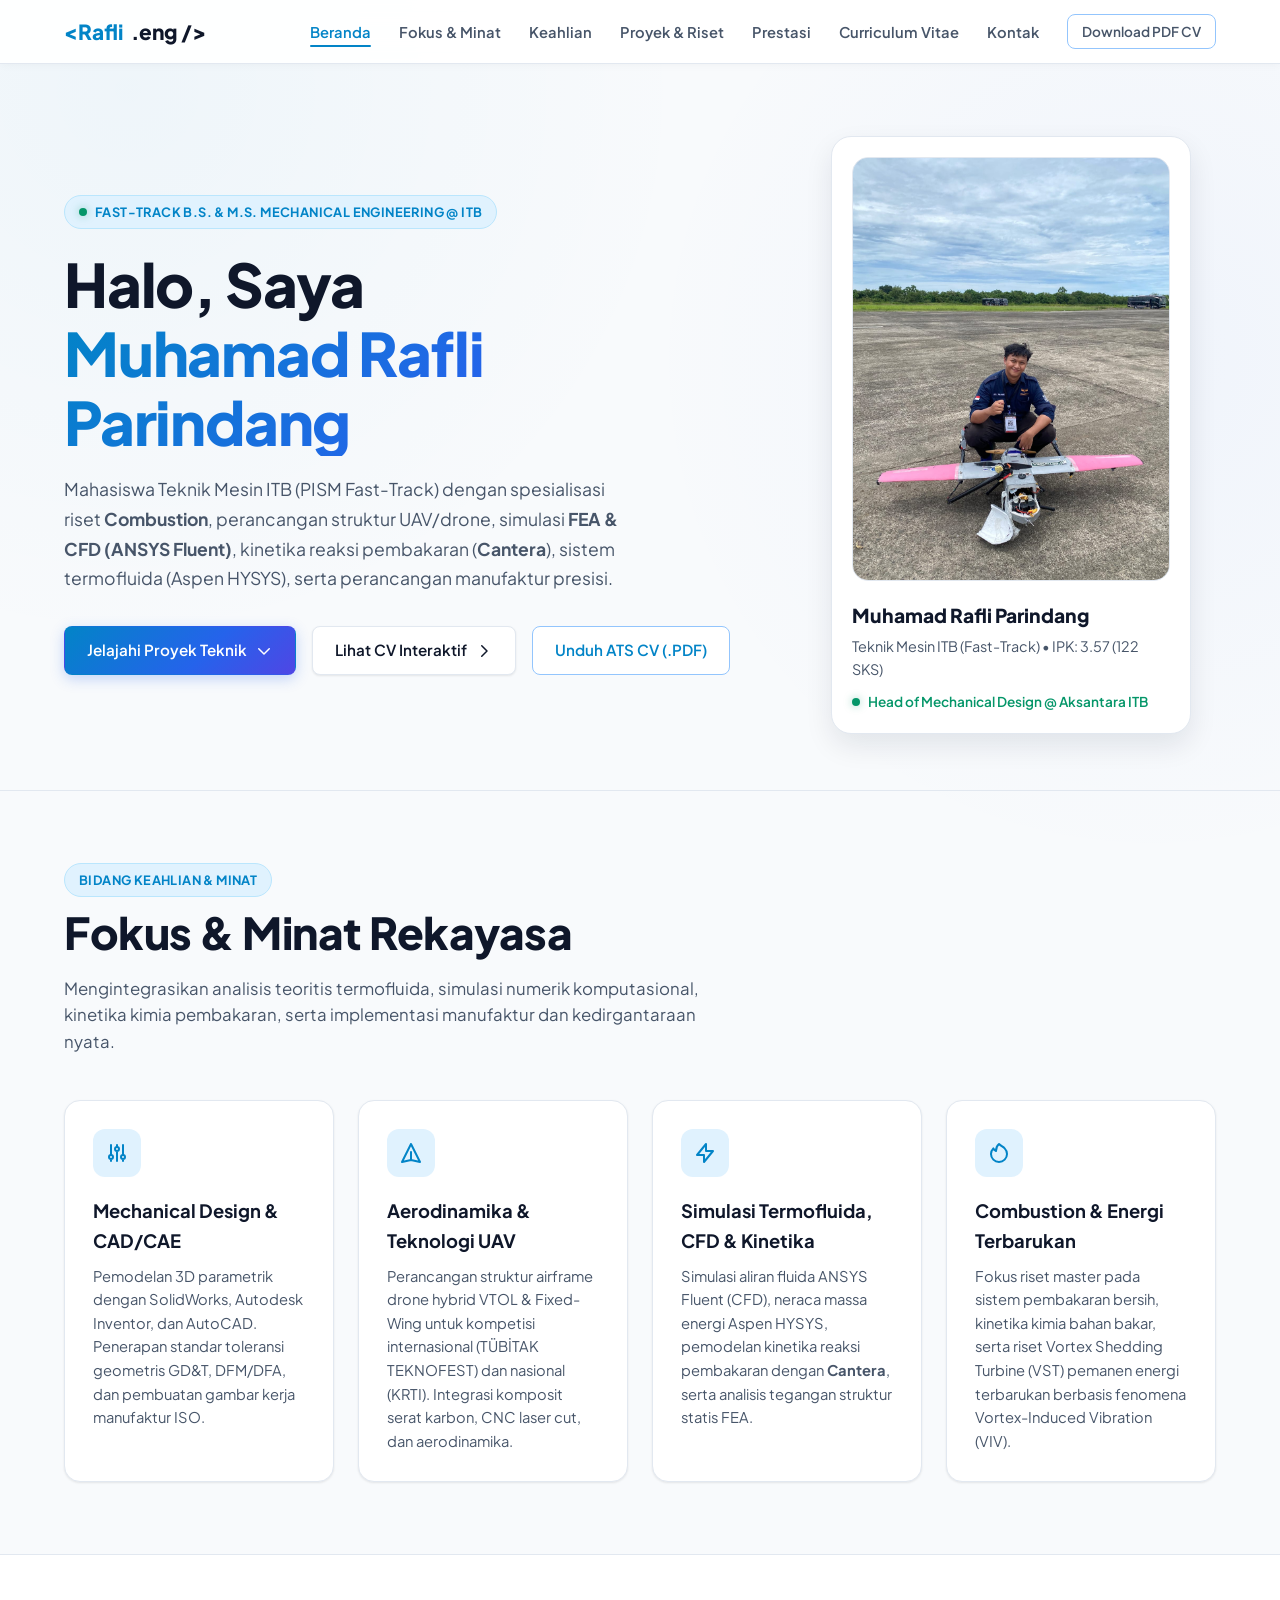
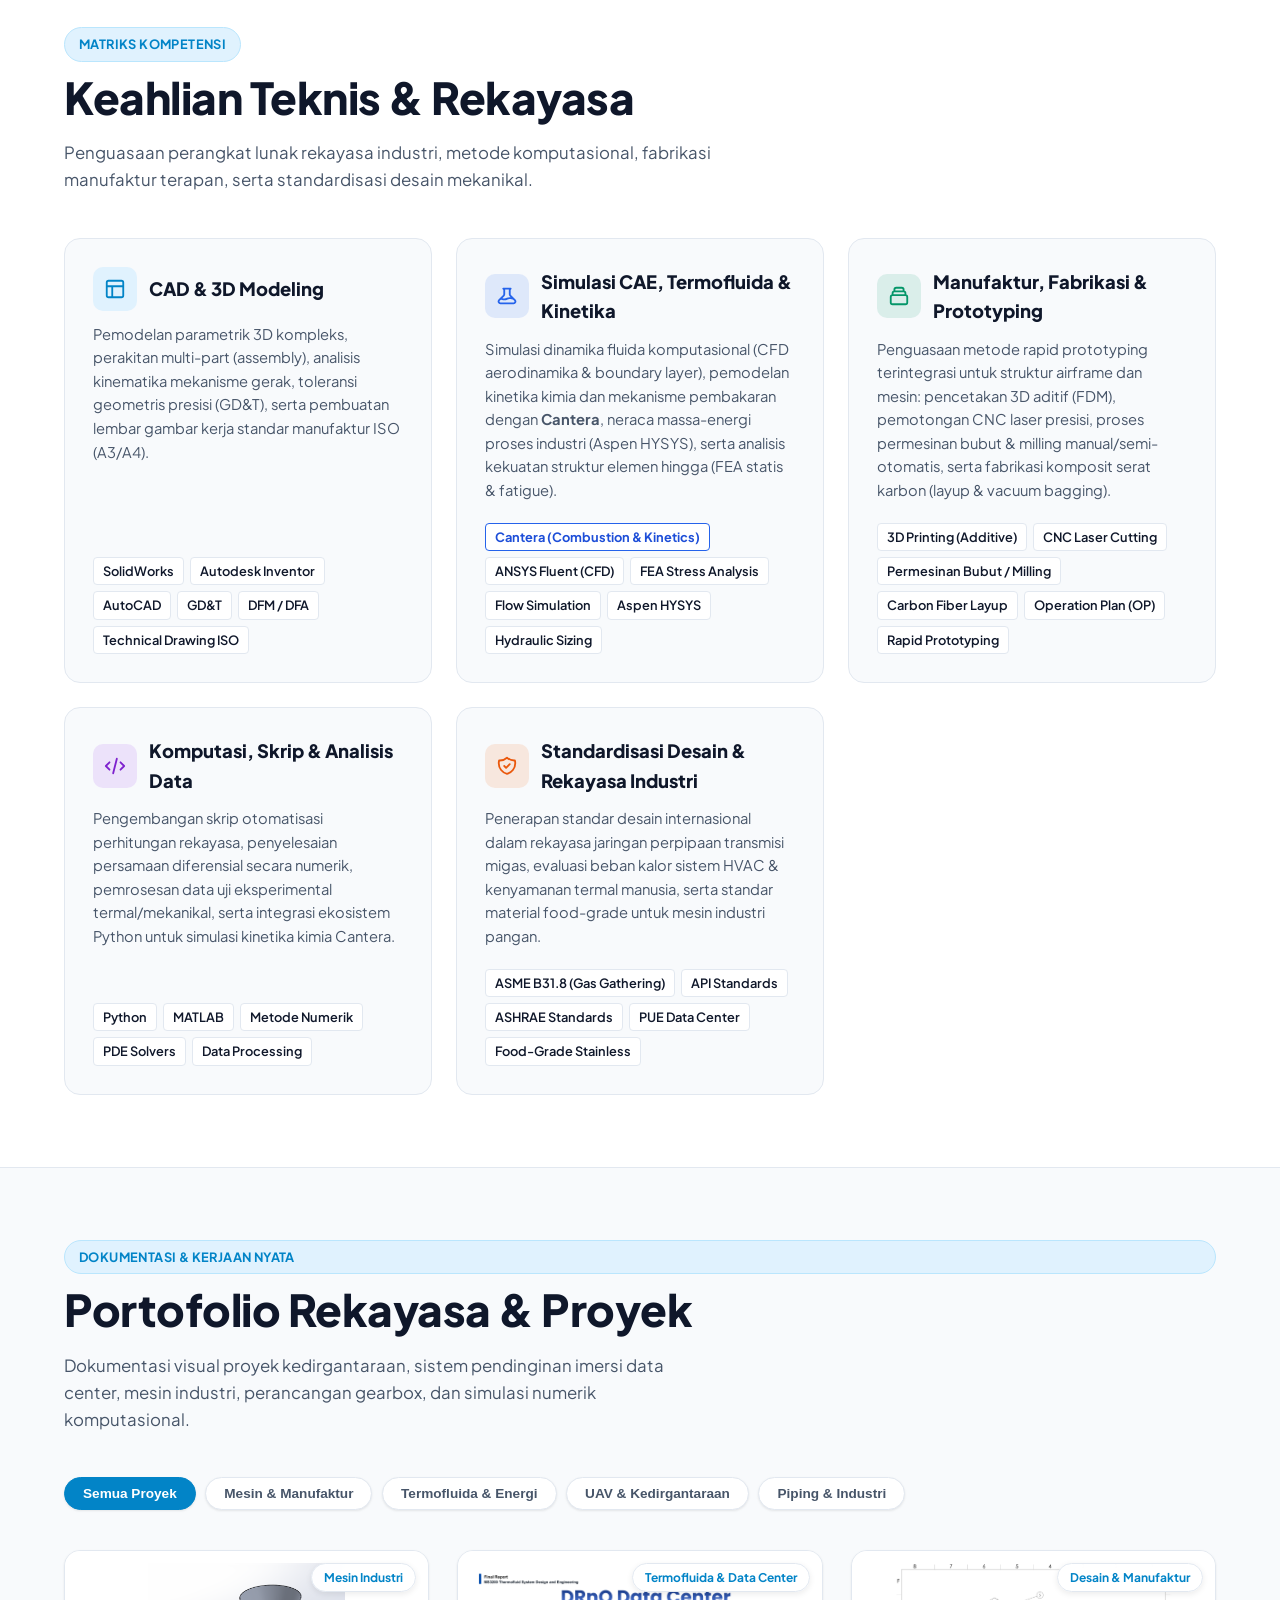
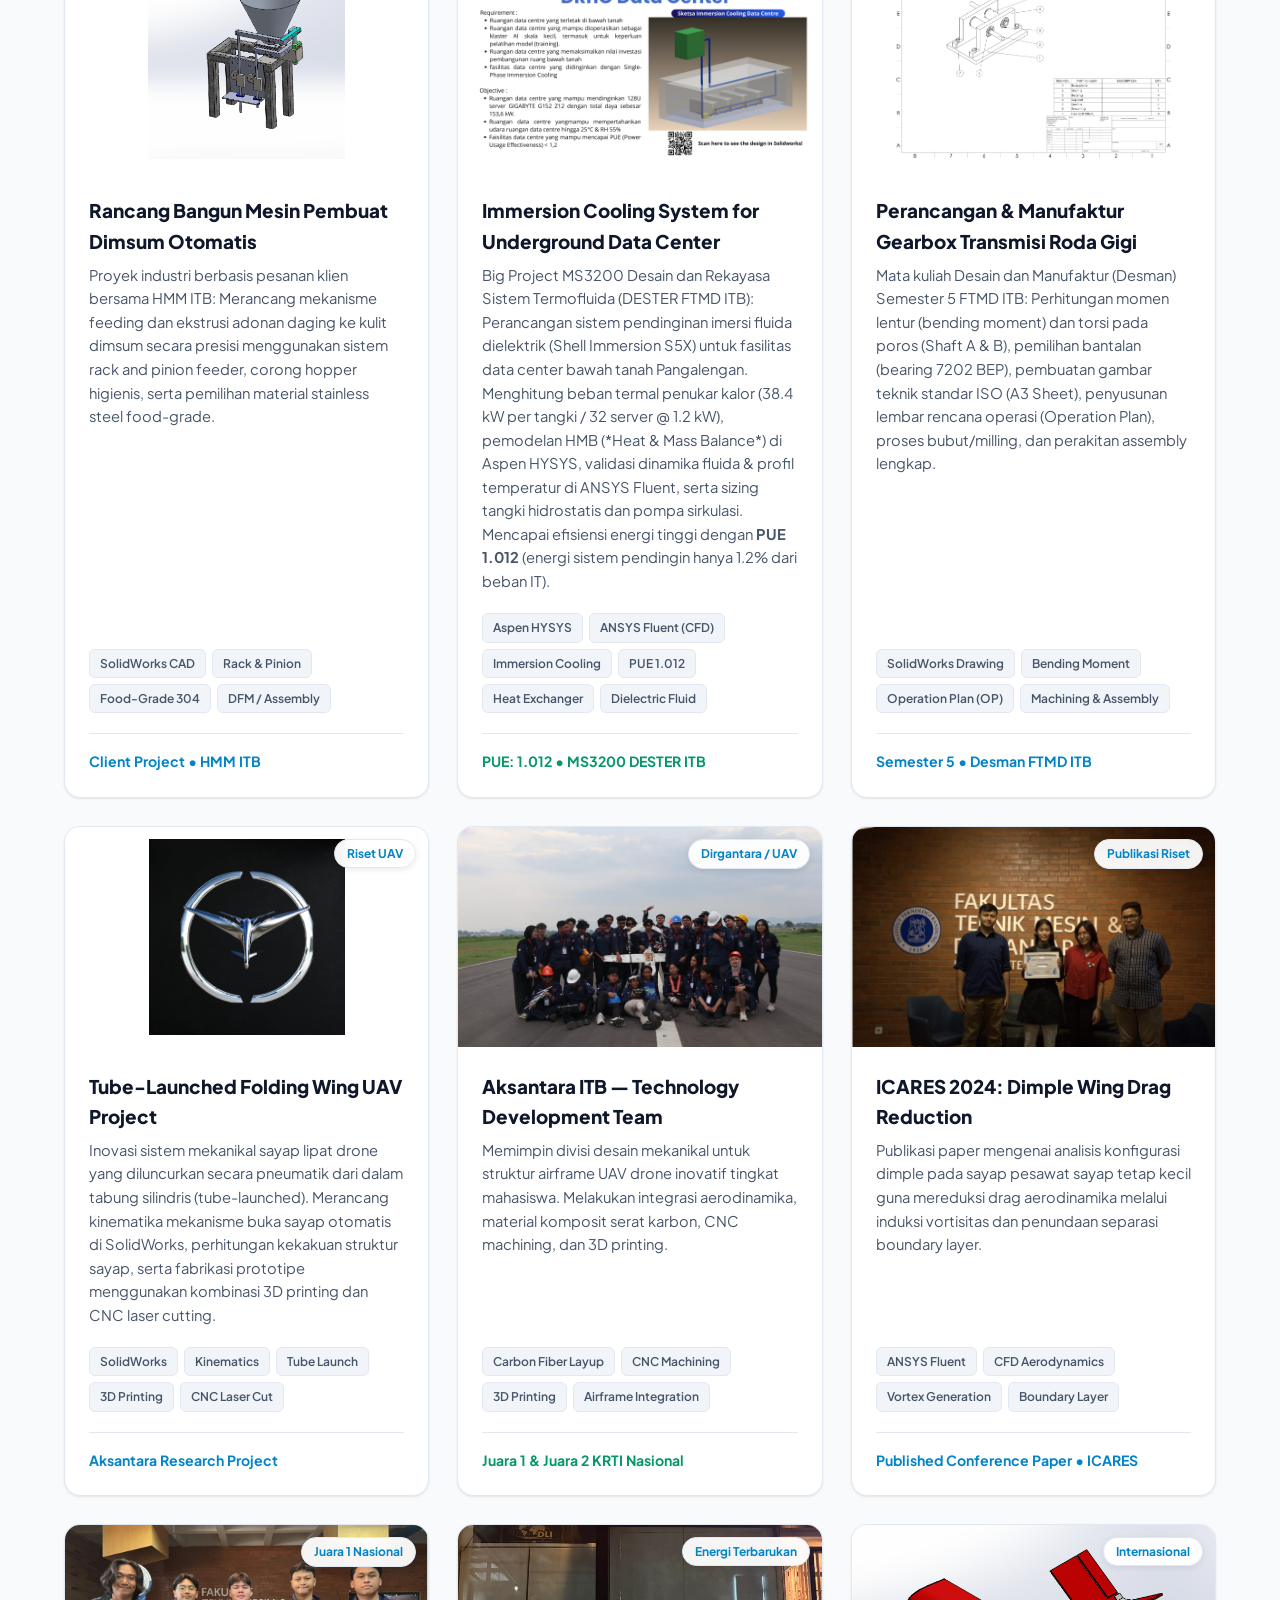
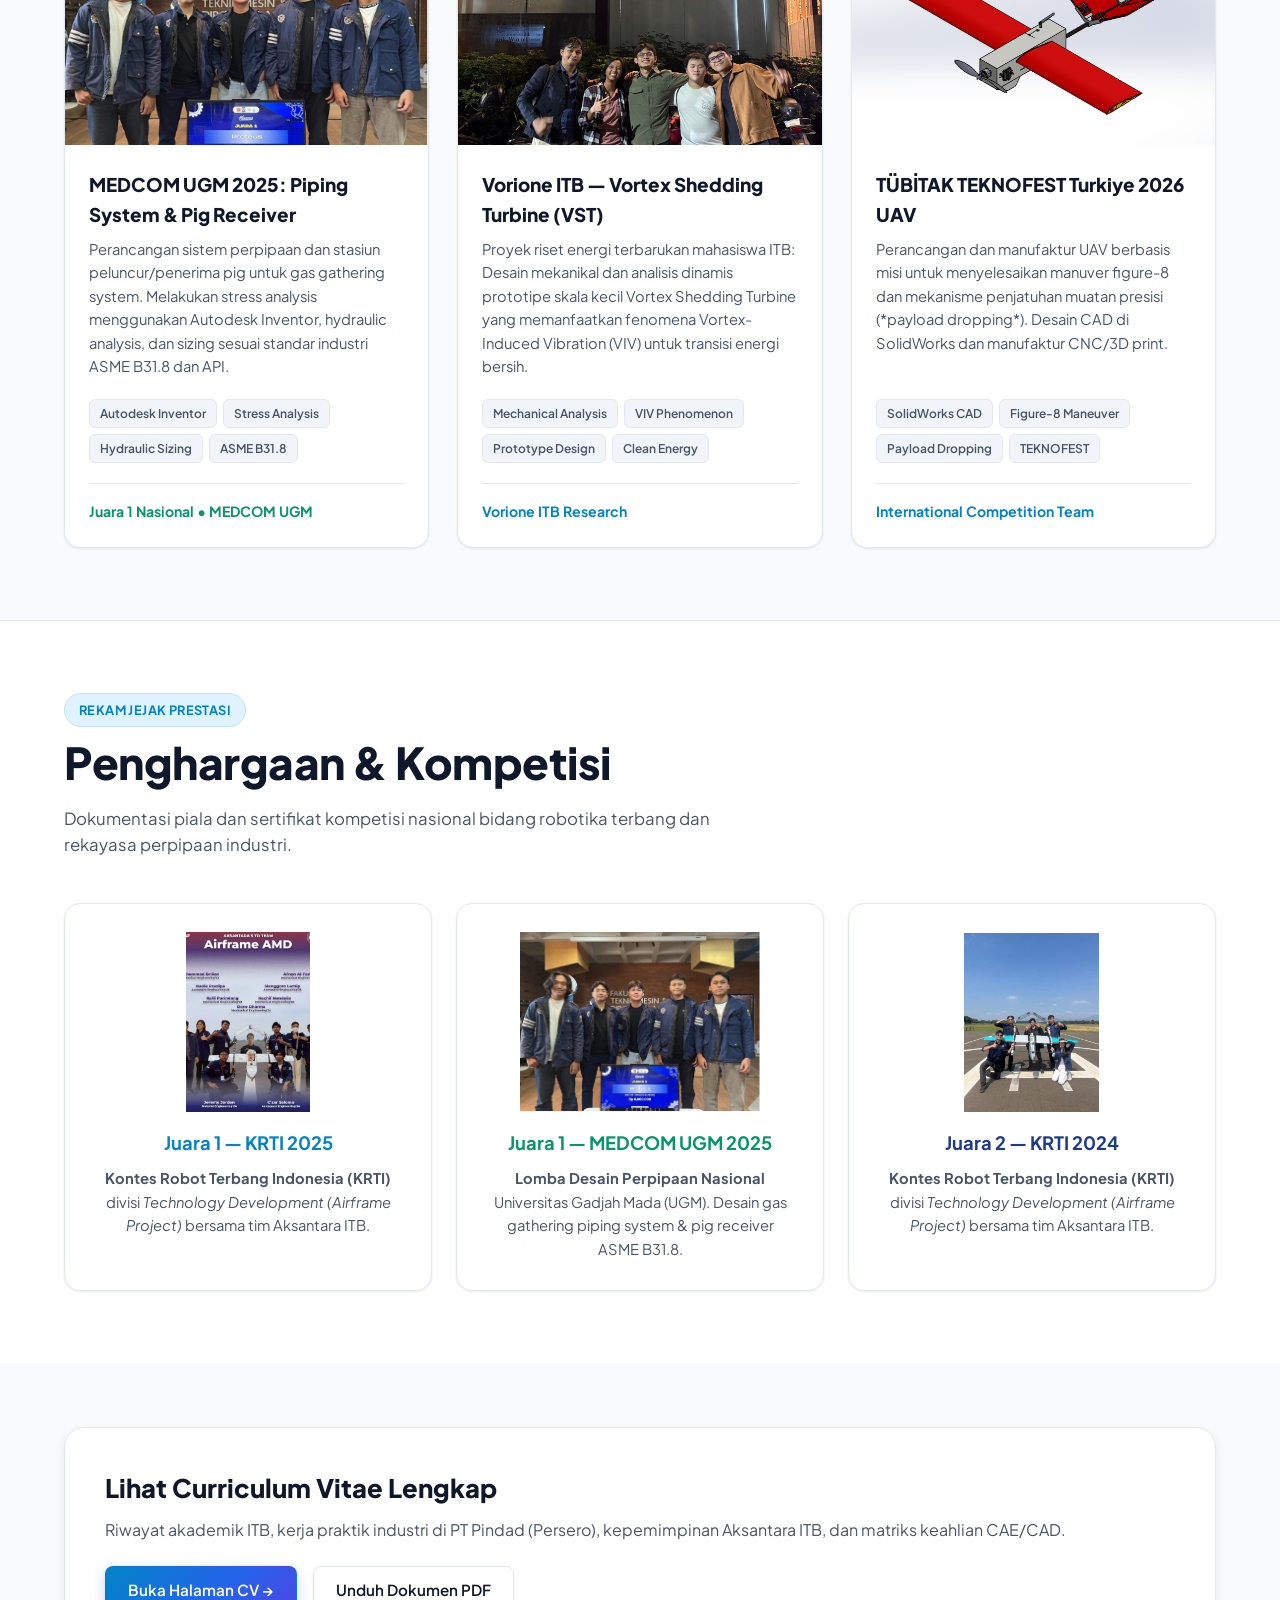
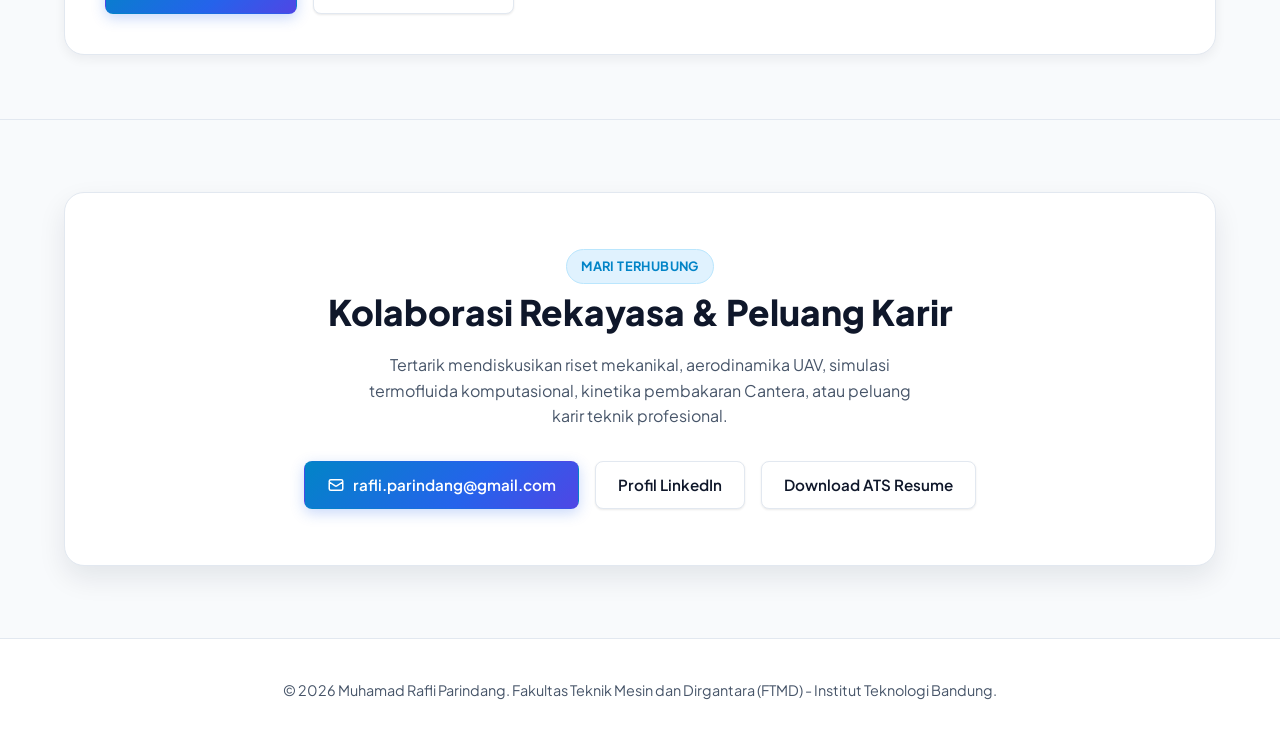
==== commit 7fcb5858: "feat: revise immersion cooling project, tube-launch logo, skills section, and add Cantera" ====
--- a/index.html
+++ b/index.html
@@ -27,7 +27,8 @@
 
       <ul class="nav-links">
         <li><a href="#home" class="active">Beranda</a></li>
-        <li><a href="#passion">Passion &amp; Fokus</a></li>
+        <li><a href="#minat">Fokus &amp; Minat</a></li>
+        <li><a href="#skills">Keahlian</a></li>
         <li><a href="#portfolio">Proyek &amp; Riset</a></li>
         <li><a href="#awards">Prestasi</a></li>
         <li><a href="cv.html">Curriculum Vitae</a></li>
@@ -48,7 +49,7 @@
           Halo, Saya <span class="text-gradient">Muhamad Rafli Parindang</span>
         </h1>
         <p class="hero-description">
-          Mahasiswa Teknik Mesin ITB (PISM Fast-Track) dengan fokus riset <strong>Combustion</strong>, perancangan struktur UAV/drone, simulasi <strong>FEA &amp; CFD</strong>, sistem tata udara termofluida (HVAC), serta rancang bangun permesinan manufaktur presisi.
+          Mahasiswa Teknik Mesin ITB (PISM Fast-Track) dengan spesialisasi riset <strong>Combustion</strong>, perancangan struktur UAV/drone, simulasi <strong>FEA &amp; CFD (ANSYS Fluent)</strong>, kinetika reaksi pembakaran (<strong>Cantera</strong>), sistem termofluida (Aspen HYSYS), serta perancangan manufaktur presisi.
         </p>
         <div class="hero-cta">
           <a href="#portfolio" class="btn btn-primary">
@@ -76,7 +77,7 @@
           </div>
           <div class="hero-card-info">
             <h4>Muhamad Rafli Parindang</h4>
-            <p>Teknik Mesin ITB (Fast-Track) &bull; IPK: 3.62</p>
+            <p>Teknik Mesin ITB (Fast-Track) &bull; IPK: 3.57 (122 SKS)</p>
             <div class="status-badge">
               <span class="status-dot"></span> Head of Mechanical Design @ Aksantara ITB
             </div>
@@ -86,13 +87,13 @@
     </div>
   </section>
 
-  <!-- Passion & Minat Rekayasa -->
-  <section class="passions" id="passion">
+  <!-- Fokus & Minat Rekayasa -->
+  <section class="passions" id="minat">
     <div class="container">
       <div class="badge">Bidang Keahlian &amp; Minat</div>
-      <h2 class="section-title">Passion &amp; Fokus Rekayasa</h2>
+      <h2 class="section-title">Fokus &amp; Minat Rekayasa</h2>
       <p class="section-subtitle">
-        Mengintegrasikan analisis teoritis termofluida, simulasi numerik komputasional, serta implementasi manufaktur dan rekayasa kedirgantaraan nyata.
+        Mengintegrasikan analisis teoritis termofluida, simulasi numerik komputasional, kinetika kimia pembakaran, serta implementasi manufaktur dan kedirgantaraan nyata.
       </p>
 
       <div class="passion-grid">
@@ -104,7 +105,7 @@
           </div>
           <h3>Mechanical Design &amp; CAD/CAE</h3>
           <p>
-            Pemodelan 3D parametrik dengan SolidWorks, Autodesk Inventor, dan AutoCAD. Penerapan standar toleransi geometris GD&amp;T, DFM/DFA, dan gambar kerja manufaktur ISO.
+            Pemodelan 3D parametrik dengan SolidWorks, Autodesk Inventor, dan AutoCAD. Penerapan standar toleransi geometris GD&amp;T, DFM/DFA, dan pembuatan gambar kerja manufaktur ISO.
           </p>
         </div>
 
@@ -116,7 +117,7 @@
           </div>
           <h3>Aerodinamika &amp; Teknologi UAV</h3>
           <p>
-            Perancangan struktur airframe drone hybrid VTOL &amp; Fixed-Wing untuk kompetisi internasional (TÜBİTAK TEKNOFEST) dan nasional (KRTI). Integrasi komposit serat karbon dan aerodinamika.
+            Perancangan struktur airframe drone hybrid VTOL &amp; Fixed-Wing untuk kompetisi internasional (TÜBİTAK TEKNOFEST) dan nasional (KRTI). Integrasi komposit serat karbon, CNC laser cut, dan aerodinamika.
           </p>
         </div>
 
@@ -126,9 +127,9 @@
               <path stroke-linecap="round" stroke-linejoin="round" d="M13 10V3L4 14h7v7l9-11h-7z"/>
             </svg>
           </div>
-          <h3>Termofluida &amp; Simulasi Numerik</h3>
-          <p>
-            Kalkulasi beban termal, siklus refrigerasi kompresi uap, analisis CFD ANSYS Fluent, dan evaluasi kekuatan elemen hingga FEA (Von Mises stress &amp; fatigue life).
+          <h3>Simulasi Termofluida, CFD &amp; Kinetika</h3>
+          <p>
+            Simulasi aliran fluida ANSYS Fluent (CFD), neraca massa energi Aspen HYSYS, pemodelan kinetika reaksi pembakaran dengan <strong>Cantera</strong>, serta analisis tegangan struktur statis FEA.
           </p>
         </div>
 
@@ -140,8 +141,135 @@
           </div>
           <h3>Combustion &amp; Energi Terbarukan</h3>
           <p>
-            Fokus riset master pada sistem pembakaran efisien dan riset Vortex Shedding Turbine (VST) pemanen energi terbarukan berbasis fenomena Vortex-Induced Vibration (VIV).
-          </p>
+            Fokus riset master pada sistem pembakaran bersih, kinetika kimia bahan bakar, serta riset Vortex Shedding Turbine (VST) pemanen energi terbarukan berbasis fenomena Vortex-Induced Vibration (VIV).
+          </p>
+        </div>
+      </div>
+    </div>
+  </section>
+
+  <!-- Bagian Keahlian Teknis & Rekayasa (Skill Matrix) -->
+  <section class="skills" id="skills">
+    <div class="container">
+      <div class="badge">Matriks Kompetensi</div>
+      <h2 class="section-title">Keahlian Teknis &amp; Rekayasa</h2>
+      <p class="section-subtitle">
+        Penguasaan perangkat lunak rekayasa industri, metode komputasional, fabrikasi manufaktur terapan, serta standardisasi desain mekanikal.
+      </p>
+
+      <div class="skills-grid">
+        <!-- Skill 1: CAD & 3D Modeling -->
+        <div class="skill-card">
+          <div class="skill-card-header">
+            <div class="skill-card-icon">
+              <svg width="22" height="22" fill="none" stroke="currentColor" stroke-width="2" viewBox="0 0 24 24">
+                <rect x="3" y="3" width="18" height="18" rx="2"/>
+                <path d="M3 9h18M9 21V9"/>
+              </svg>
+            </div>
+            <h3>CAD &amp; 3D Modeling</h3>
+          </div>
+          <p>
+            Pemodelan parametrik 3D kompleks, perakitan multi-part (assembly), analisis kinematika mekanisme gerak, toleransi geometris presisi (GD&amp;T), serta pembuatan lembar gambar kerja standar manufaktur ISO (A3/A4).
+          </p>
+          <div class="skill-pills">
+            <span class="skill-pill">SolidWorks</span>
+            <span class="skill-pill">Autodesk Inventor</span>
+            <span class="skill-pill">AutoCAD</span>
+            <span class="skill-pill">GD&amp;T</span>
+            <span class="skill-pill">DFM / DFA</span>
+            <span class="skill-pill">Technical Drawing ISO</span>
+          </div>
+        </div>
+
+        <!-- Skill 2: CAE, Termofluida & Simulasi Kinetika -->
+        <div class="skill-card">
+          <div class="skill-card-header">
+            <div class="skill-card-icon" style="background: rgba(37, 99, 235, 0.12); color: #2563eb;">
+              <svg width="22" height="22" fill="none" stroke="currentColor" stroke-width="2" viewBox="0 0 24 24">
+                <path stroke-linecap="round" stroke-linejoin="round" d="M19.428 15.428a2 2 0 00-1.022-.547l-2.387-.477a6 6 0 00-3.86.517l-.318.158a6 6 0 01-3.86.517L6.05 15.21a2 2 0 00-1.806.547M8 4h8l-1 1v5.172a2 2 0 00.586 1.414l5 5c1.26 1.26.367 3.414-1.415 3.414H4.828c-1.782 0-2.674-2.154-1.414-3.414l5-5A2 2 0 009 10.172V5L8 4z"/>
+              </svg>
+            </div>
+            <h3>Simulasi CAE, Termofluida &amp; Kinetika</h3>
+          </div>
+          <p>
+            Simulasi dinamika fluida komputasional (CFD aerodinamika &amp; boundary layer), pemodelan kinetika kimia dan mekanisme pembakaran dengan <strong>Cantera</strong>, neraca massa-energi proses industri (Aspen HYSYS), serta analisis kekuatan struktur elemen hingga (FEA statis &amp; fatigue).
+          </p>
+          <div class="skill-pills">
+            <span class="skill-pill" style="border-color: #2563eb; color: #1d4ed8; font-weight: 700;">Cantera (Combustion &amp; Kinetics)</span>
+            <span class="skill-pill">ANSYS Fluent (CFD)</span>
+            <span class="skill-pill">FEA Stress Analysis</span>
+            <span class="skill-pill">Flow Simulation</span>
+            <span class="skill-pill">Aspen HYSYS</span>
+            <span class="skill-pill">Hydraulic Sizing</span>
+          </div>
+        </div>
+
+        <!-- Skill 3: Manufaktur & Prototyping -->
+        <div class="skill-card">
+          <div class="skill-card-header">
+            <div class="skill-card-icon" style="background: rgba(5, 150, 105, 0.12); color: #059669;">
+              <svg width="22" height="22" fill="none" stroke="currentColor" stroke-width="2" viewBox="0 0 24 24">
+                <path stroke-linecap="round" stroke-linejoin="round" d="M19 11H5m14 0a2 2 0 012 2v6a2 2 0 01-2 2H5a2 2 0 01-2-2v-6a2 2 0 012-2m14 0V9a2 2 0 00-2-2M5 11V9a2 2 0 012-2m0 0V5a2 2 0 012-2h6a2 2 0 012 2v2M7 7h10"/>
+              </svg>
+            </div>
+            <h3>Manufaktur, Fabrikasi &amp; Prototyping</h3>
+          </div>
+          <p>
+            Penguasaan metode rapid prototyping terintegrasi untuk struktur airframe dan mesin: pencetakan 3D aditif (FDM), pemotongan CNC laser presisi, proses permesinan bubut &amp; milling manual/semi-otomatis, serta fabrikasi komposit serat karbon (layup &amp; vacuum bagging).
+          </p>
+          <div class="skill-pills">
+            <span class="skill-pill">3D Printing (Additive)</span>
+            <span class="skill-pill">CNC Laser Cutting</span>
+            <span class="skill-pill">Permesinan Bubut / Milling</span>
+            <span class="skill-pill">Carbon Fiber Layup</span>
+            <span class="skill-pill">Operation Plan (OP)</span>
+            <span class="skill-pill">Rapid Prototyping</span>
+          </div>
+        </div>
+
+        <!-- Skill 4: Pemrograman & Analisis Komputasi -->
+        <div class="skill-card">
+          <div class="skill-card-header">
+            <div class="skill-card-icon" style="background: rgba(147, 51, 234, 0.12); color: #7e22ce;">
+              <svg width="22" height="22" fill="none" stroke="currentColor" stroke-width="2" viewBox="0 0 24 24">
+                <path stroke-linecap="round" stroke-linejoin="round" d="M10 20l4-16m4 4l4 4-4 4M6 16l-4-4 4-4"/>
+              </svg>
+            </div>
+            <h3>Komputasi, Skrip &amp; Analisis Data</h3>
+          </div>
+          <p>
+            Pengembangan skrip otomatisasi perhitungan rekayasa, penyelesaian persamaan diferensial secara numerik, pemrosesan data uji eksperimental termal/mekanikal, serta integrasi ekosistem Python untuk simulasi kinetika kimia Cantera.
+          </p>
+          <div class="skill-pills">
+            <span class="skill-pill">Python</span>
+            <span class="skill-pill">MATLAB</span>
+            <span class="skill-pill">Metode Numerik</span>
+            <span class="skill-pill">PDE Solvers</span>
+            <span class="skill-pill">Data Processing</span>
+          </div>
+        </div>
+
+        <!-- Skill 5: Standardisasi & Rekayasa Sistem Industri -->
+        <div class="skill-card">
+          <div class="skill-card-header">
+            <div class="skill-card-icon" style="background: rgba(234, 88, 12, 0.12); color: #ea580c;">
+              <svg width="22" height="22" fill="none" stroke="currentColor" stroke-width="2" viewBox="0 0 24 24">
+                <path stroke-linecap="round" stroke-linejoin="round" d="M9 12l2 2 4-4m5.618-4.016A11.955 11.955 0 0112 2.944a11.955 11.955 0 01-8.618 3.04A12.02 12.02 0 003 9c0 5.591 3.824 10.29 9 11.622 5.176-1.332 9-6.03 9-11.622 0-1.042-.133-2.052-.382-3.016z"/>
+              </svg>
+            </div>
+            <h3>Standardisasi Desain &amp; Rekayasa Industri</h3>
+          </div>
+          <p>
+            Penerapan standar desain internasional dalam rekayasa jaringan perpipaan transmisi migas, evaluasi beban kalor sistem HVAC &amp; kenyamanan termal manusia, serta standar material food-grade untuk mesin industri pangan.
+          </p>
+          <div class="skill-pills">
+            <span class="skill-pill">ASME B31.8 (Gas Gathering)</span>
+            <span class="skill-pill">API Standards</span>
+            <span class="skill-pill">ASHRAE Standards</span>
+            <span class="skill-pill">PUE Data Center</span>
+            <span class="skill-pill">Food-Grade Stainless</span>
+          </div>
         </div>
       </div>
     </div>
@@ -154,21 +282,21 @@
         <div class="badge">Dokumentasi &amp; Kerjaan Nyata</div>
         <h2 class="section-title">Portofolio Rekayasa &amp; Proyek</h2>
         <p class="section-subtitle">
-          Dokumentasi visual proyek kedirgantaraan, sistem termofluida otomotif, mesin industri, perancangan gearbox, dan simulasi numerik komputasional.
+          Dokumentasi visual proyek kedirgantaraan, sistem pendinginan imersi data center, mesin industri, perancangan gearbox, dan simulasi numerik komputasional.
         </p>
 
         <!-- Kategori Filter -->
         <div class="filter-group">
           <button class="filter-btn active" data-filter="all">Semua Proyek</button>
           <button class="filter-btn" data-filter="machine">Mesin &amp; Manufaktur</button>
-          <button class="filter-btn" data-filter="termo">Termofluida &amp; HVAC</button>
+          <button class="filter-btn" data-filter="termo">Termofluida &amp; Energi</button>
           <button class="filter-btn" data-filter="uav">UAV &amp; Kedirgantaraan</button>
           <button class="filter-btn" data-filter="piping">Piping &amp; Industri</button>
         </div>
       </div>
 
       <div class="projects-grid">
-        <!-- Project: Dimsum Maker Machine (User Uploaded Image) -->
+        <!-- Project 1: Dimsum Maker Machine -->
         <div class="project-card" data-category="machine">
           <div class="project-thumb">
             <img src="assets/img/dimsum-machine.png" alt="Rancang Bangun Mesin Pembuat Dimsum Otomatis" class="img-contain">
@@ -193,32 +321,34 @@
           </div>
         </div>
 
-        <!-- Project: DESTER MS3200 (SUV Refrigeration & Climate Control) -->
+        <!-- Project 2: DESTER MS3200 (Immersion Cooling System for Data Center) -->
         <div class="project-card" data-category="termo">
           <div class="project-thumb">
-            <img src="assets/img/dester-heat-load.png" alt="Desain Subsistem Refrigerasi Udara SUV 3-Row DESTER ITB" class="img-contain">
-            <span class="project-thumb-tag">Termofluida &amp; AC</span>
-          </div>
-          <div class="project-content">
-            <h3>Subsistem Refrigerasi &amp; Climate Control SUV 3-Row</h3>
-            <p>
-              Mini Project MS3200 Desain dan Rekayasa Sistem Termofluida (DESTER ITB): Analisis beban kalor total kendaraan SUV kapasitas 8 orang (5.61 kW recirculation / 8.91 kW fresh air), siklus kompresi uap refrigeran R1234yf/R134a, sizing kompresor, kondensor microchannel, evaporator, dan katup ekspansi (TXV) sesuai standar ASHRAE 55.
-            </p>
-            <div class="project-tags">
-              <span class="project-tag">Cooling Load Analysis</span>
-              <span class="project-tag">Solar Flux / Incropera</span>
-              <span class="project-tag">Vapor Compression Cycle</span>
-              <span class="project-tag">ASHRAE 55</span>
+            <img src="assets/img/immersion-cooling-datacenter.png" alt="Immersion Cooling Solution for Data Center DESTER ITB" class="img-contain">
+            <span class="project-thumb-tag">Termofluida &amp; Data Center</span>
+          </div>
+          <div class="project-content">
+            <h3>Immersion Cooling System for Underground Data Center</h3>
+            <p>
+              Big Project MS3200 Desain dan Rekayasa Sistem Termofluida (DESTER FTMD ITB): Perancangan sistem pendinginan imersi fluida dielektrik (Shell Immersion S5X) untuk fasilitas data center bawah tanah Pangalengan. Menghitung beban termal penukar kalor (38.4 kW per tangki / 32 server @ 1.2 kW), pemodelan HMB (*Heat &amp; Mass Balance*) di Aspen HYSYS, validasi dinamika fluida &amp; profil temperatur di ANSYS Fluent, serta sizing tangki hidrostatis dan pompa sirkulasi. Mencapai efisiensi energi tinggi dengan <strong>PUE 1.012</strong> (energi sistem pendingin hanya 1.2% dari beban IT).
+            </p>
+            <div class="project-tags">
+              <span class="project-tag">Aspen HYSYS</span>
+              <span class="project-tag">ANSYS Fluent (CFD)</span>
+              <span class="project-tag">Immersion Cooling</span>
+              <span class="project-tag">PUE 1.012</span>
+              <span class="project-tag">Heat Exchanger</span>
+              <span class="project-tag">Dielectric Fluid</span>
             </div>
             <div class="project-links">
               <span class="project-link" style="color: var(--accent-emerald);">
-                Q_total: 5.61 - 8.91 kW &bull; MS3200 DESTER
-              </span>
-            </div>
-          </div>
-        </div>
-
-        <!-- Project: Desman ITB (Gearbox Transmission) -->
+                PUE: 1.012 &bull; MS3200 DESTER ITB
+              </span>
+            </div>
+          </div>
+        </div>
+
+        <!-- Project 3: Desman ITB (Gearbox Transmission) -->
         <div class="project-card" data-category="machine">
           <div class="project-thumb">
             <img src="assets/img/desman-assembly-drawing.png" alt="Perancangan & Manufaktur Gearbox Desman ITB" class="img-contain">
@@ -243,7 +373,33 @@
           </div>
         </div>
 
-        <!-- Project: Aksantara UAV -->
+        <!-- Project 4: Tube-Launched Folding Wing UAV (Revised Image) -->
+        <div class="project-card" data-category="uav">
+          <div class="project-thumb">
+            <img src="assets/img/tlfw_uav_logo.jpeg" alt="Tube-Launched Folding Wing UAV Project" class="img-contain">
+            <span class="project-thumb-tag">Riset UAV</span>
+          </div>
+          <div class="project-content">
+            <h3>Tube-Launched Folding Wing UAV Project</h3>
+            <p>
+              Inovasi sistem mekanikal sayap lipat drone yang diluncurkan secara pneumatik dari dalam tabung silindris (tube-launched). Merancang kinematika mekanisme buka sayap otomatis di SolidWorks, perhitungan kekakuan struktur sayap, serta fabrikasi prototipe menggunakan kombinasi 3D printing dan CNC laser cutting.
+            </p>
+            <div class="project-tags">
+              <span class="project-tag">SolidWorks</span>
+              <span class="project-tag">Kinematics</span>
+              <span class="project-tag">Tube Launch</span>
+              <span class="project-tag">3D Printing</span>
+              <span class="project-tag">CNC Laser Cut</span>
+            </div>
+            <div class="project-links">
+              <span class="project-link" style="color: var(--accent-blue);">
+                Aksantara Research Project
+              </span>
+            </div>
+          </div>
+        </div>
+
+        <!-- Project 5: Aksantara UAV -->
         <div class="project-card" data-category="uav">
           <div class="project-thumb">
             <img src="assets/img/aksantara-uav.jpg" alt="Aksantara ITB UAV Drone">
@@ -268,7 +424,7 @@
           </div>
         </div>
 
-        <!-- Project: ICARES 2024 Paper -->
+        <!-- Project 6: ICARES 2024 Paper -->
         <div class="project-card" data-category="uav">
           <div class="project-thumb">
             <img src="assets/img/icares-dimple-wing.png" alt="ICARES 2024 Dimple Wing CFD Simulation">
@@ -293,7 +449,7 @@
           </div>
         </div>
 
-        <!-- Project: MEDCOM UGM 2025 -->
+        <!-- Project 7: MEDCOM UGM 2025 -->
         <div class="project-card" data-category="piping">
           <div class="project-thumb">
             <img src="assets/img/medcom-piping.png" alt="MEDCOM UGM Piping System & Pig Receiver Design">
@@ -318,7 +474,7 @@
           </div>
         </div>
 
-        <!-- Project: Vorione VST -->
+        <!-- Project 8: Vorione VST -->
         <div class="project-card" data-category="termo">
           <div class="project-thumb">
             <img src="assets/img/vorione-vst.jpg" alt="Vorione Vortex Shedding Turbine">
@@ -343,7 +499,7 @@
           </div>
         </div>
 
-        <!-- Project: Turkey TEKNOFEST 2026 -->
+        <!-- Project 9: Turkey TEKNOFEST 2026 -->
         <div class="project-card" data-category="uav">
           <div class="project-thumb">
             <img src="assets/img/teknofest-uav.png" alt="TÜBİTAK TEKNOFEST Turkey UAV">
@@ -363,56 +519,6 @@
             <div class="project-links">
               <span class="project-link">
                 International Competition Team
-              </span>
-            </div>
-          </div>
-        </div>
-
-        <!-- Project: UAV Folding Wing -->
-        <div class="project-card" data-category="uav">
-          <div class="project-thumb">
-            <img src="assets/img/uav-folding-wing.jpg" alt="UAV Folding Wing Tube Launch Project">
-            <span class="project-thumb-tag">Riset UAV</span>
-          </div>
-          <div class="project-content">
-            <h3>Tube-Launched Folding Wing UAV Project</h3>
-            <p>
-              Perancangan sistem mekanisme sayap lipat drone yang diluncurkan dari dalam tabung (tube launch). Pemodelan kinematika di SolidWorks dan fabrikasi prototipe melalui permesinan presisi serta 3D printing.
-            </p>
-            <div class="project-tags">
-              <span class="project-tag">SolidWorks</span>
-              <span class="project-tag">Kinematics</span>
-              <span class="project-tag">Tube Launch</span>
-              <span class="project-tag">3D Printing</span>
-            </div>
-            <div class="project-links">
-              <span class="project-link">
-                Folding Wing Mechanism
-              </span>
-            </div>
-          </div>
-        </div>
-
-        <!-- Project: Setty Family Foundation Applied Engineering -->
-        <div class="project-card" data-category="termo">
-          <div class="project-thumb">
-            <img src="assets/img/setty-thermal-system.png" alt="Setty Family Foundation Applied Engineering Thermal System">
-            <span class="project-thumb-tag">Thermal Systems</span>
-          </div>
-          <div class="project-content">
-            <h3>Setty Family Foundation Applied Engineering Challenge</h3>
-            <p>
-              Perancangan sistem termal inovatif pembuangan panas ke air panas domestik dan penyerapan panas dari air dingin domestik sesuai standar ASHRAE. Analisis sistem menggunakan Aspen HYSYS dan ANSYS Fluent.
-            </p>
-            <div class="project-tags">
-              <span class="project-tag">Aspen HYSYS</span>
-              <span class="project-tag">ANSYS Fluent</span>
-              <span class="project-tag">ASHRAE Standards</span>
-              <span class="project-tag">Heat Rejection</span>
-            </div>
-            <div class="project-links">
-              <span class="project-link">
-                Applied Engineering Challenge
               </span>
             </div>
           </div>
@@ -491,7 +597,7 @@
         <div class="badge">Mari Terhubung</div>
         <h2>Kolaborasi Rekayasa &amp; Peluang Karir</h2>
         <p>
-          Tertarik mendiskusikan riset mekanikal, aerodinamika UAV, simulasi termofluida komputasional, atau peluang karir teknik profesional.
+          Tertarik mendiskusikan riset mekanikal, aerodinamika UAV, simulasi termofluida komputasional, kinetika pembakaran Cantera, atau peluang karir teknik profesional.
         </p>
 
         <div class="contact-links">
--- a/assets/css/style.css
+++ b/assets/css/style.css
@@ -364,6 +364,74 @@
   line-height: 1.6;
 }
 
+/* Home Skills Section */
+.skills {
+  padding: 4.5rem 0;
+  border-top: 1px solid var(--border-color);
+  background: #ffffff;
+}
+
+.skills-grid {
+  display: grid;
+  grid-template-columns: repeat(auto-fit, minmax(320px, 1fr));
+  gap: 1.5rem;
+}
+
+.skill-card {
+  background: var(--bg-primary);
+  border: 1px solid var(--border-color);
+  border-radius: var(--radius-md);
+  padding: 1.75rem;
+  transition: var(--transition);
+  display: flex;
+  flex-direction: column;
+}
+
+.skill-card:hover {
+  transform: translateY(-4px);
+  border-color: #93c5fd;
+  box-shadow: var(--shadow-md);
+}
+
+.skill-card-header {
+  display: flex;
+  align-items: center;
+  gap: 12px;
+  margin-bottom: 0.75rem;
+}
+
+.skill-card-icon {
+  width: 44px;
+  height: 44px;
+  border-radius: 10px;
+  background: var(--accent-subtle);
+  color: var(--accent-blue);
+  display: flex;
+  align-items: center;
+  justify-content: center;
+  flex-shrink: 0;
+}
+
+.skill-card h3 {
+  font-size: 1.15rem;
+  font-weight: 800;
+  color: var(--text-main);
+}
+
+.skill-card p {
+  color: var(--text-muted);
+  font-size: 0.92rem;
+  line-height: 1.6;
+  margin-bottom: 1.25rem;
+  flex: 1;
+}
+
+.skill-card .skill-pills {
+  display: flex;
+  flex-wrap: wrap;
+  gap: 6px;
+}
+
 /* Portfolio Projects Section */
 .portfolio {
   padding: 4.5rem 0;
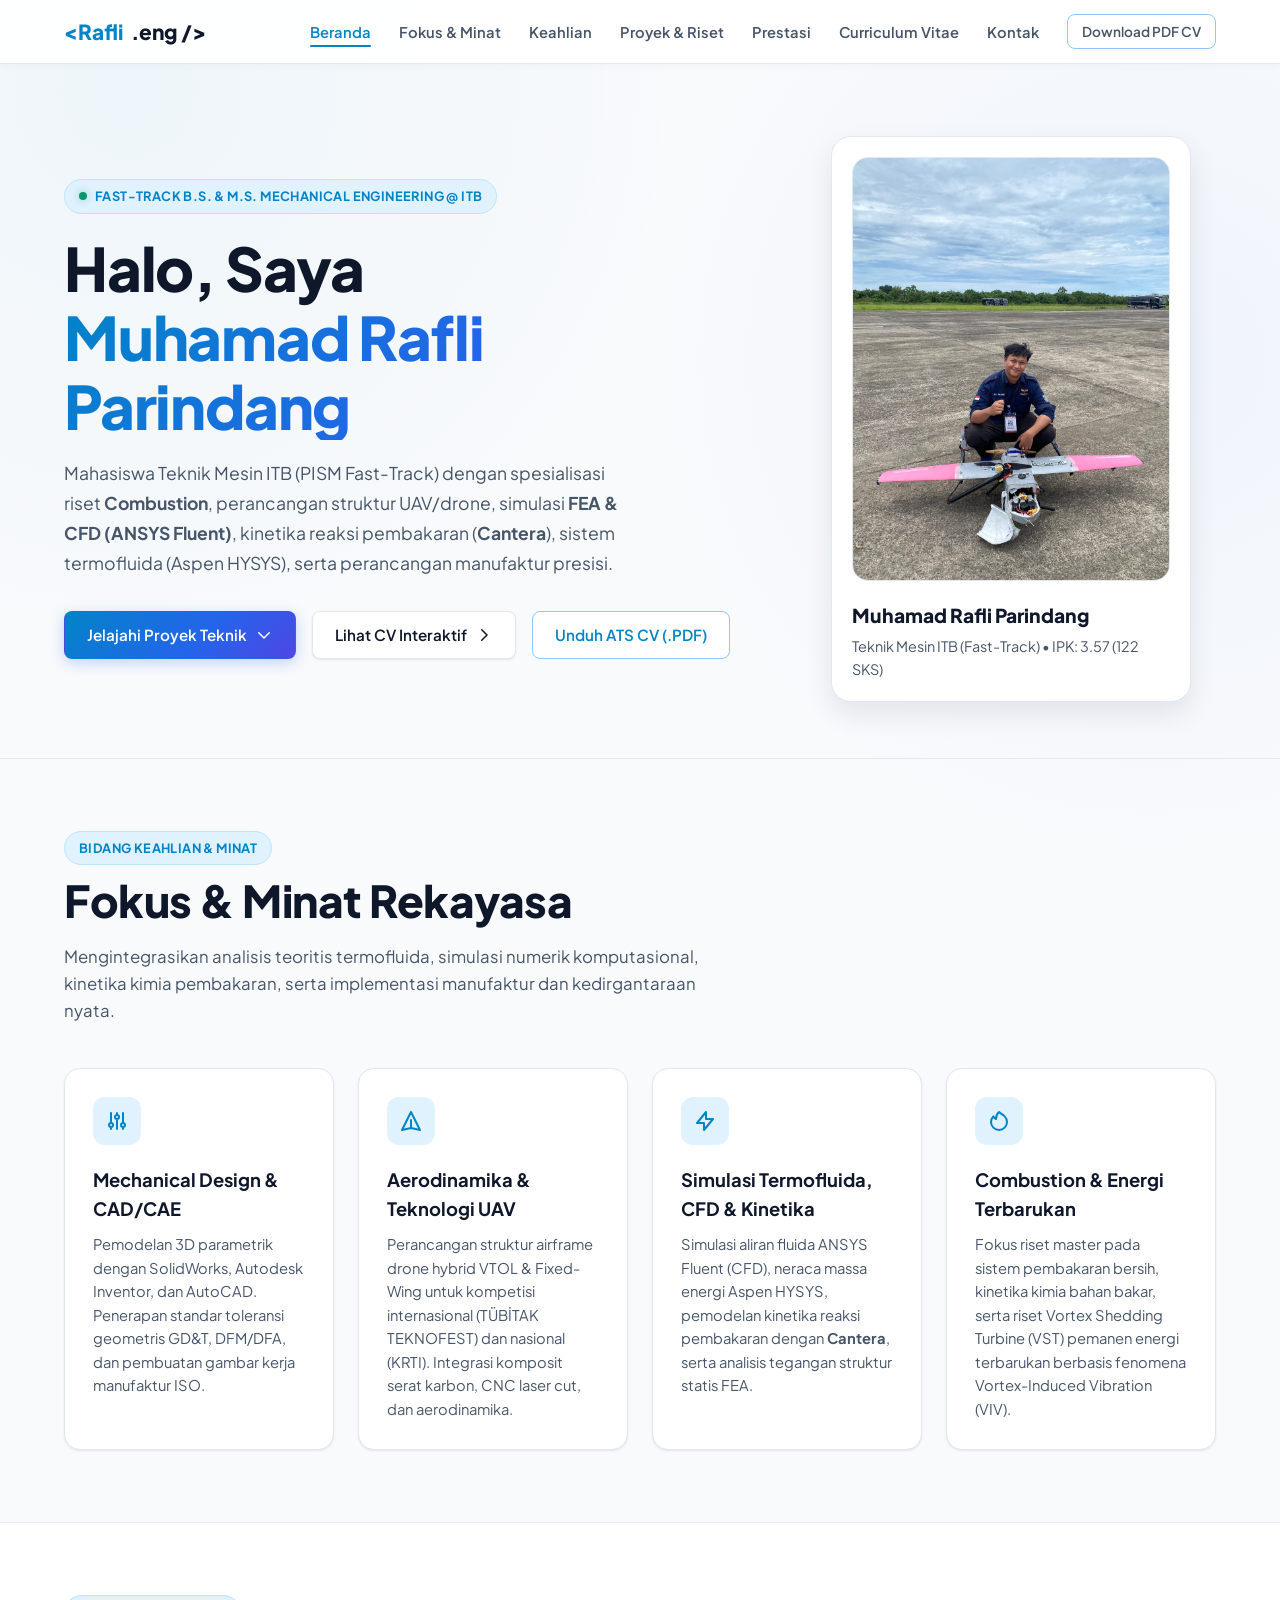
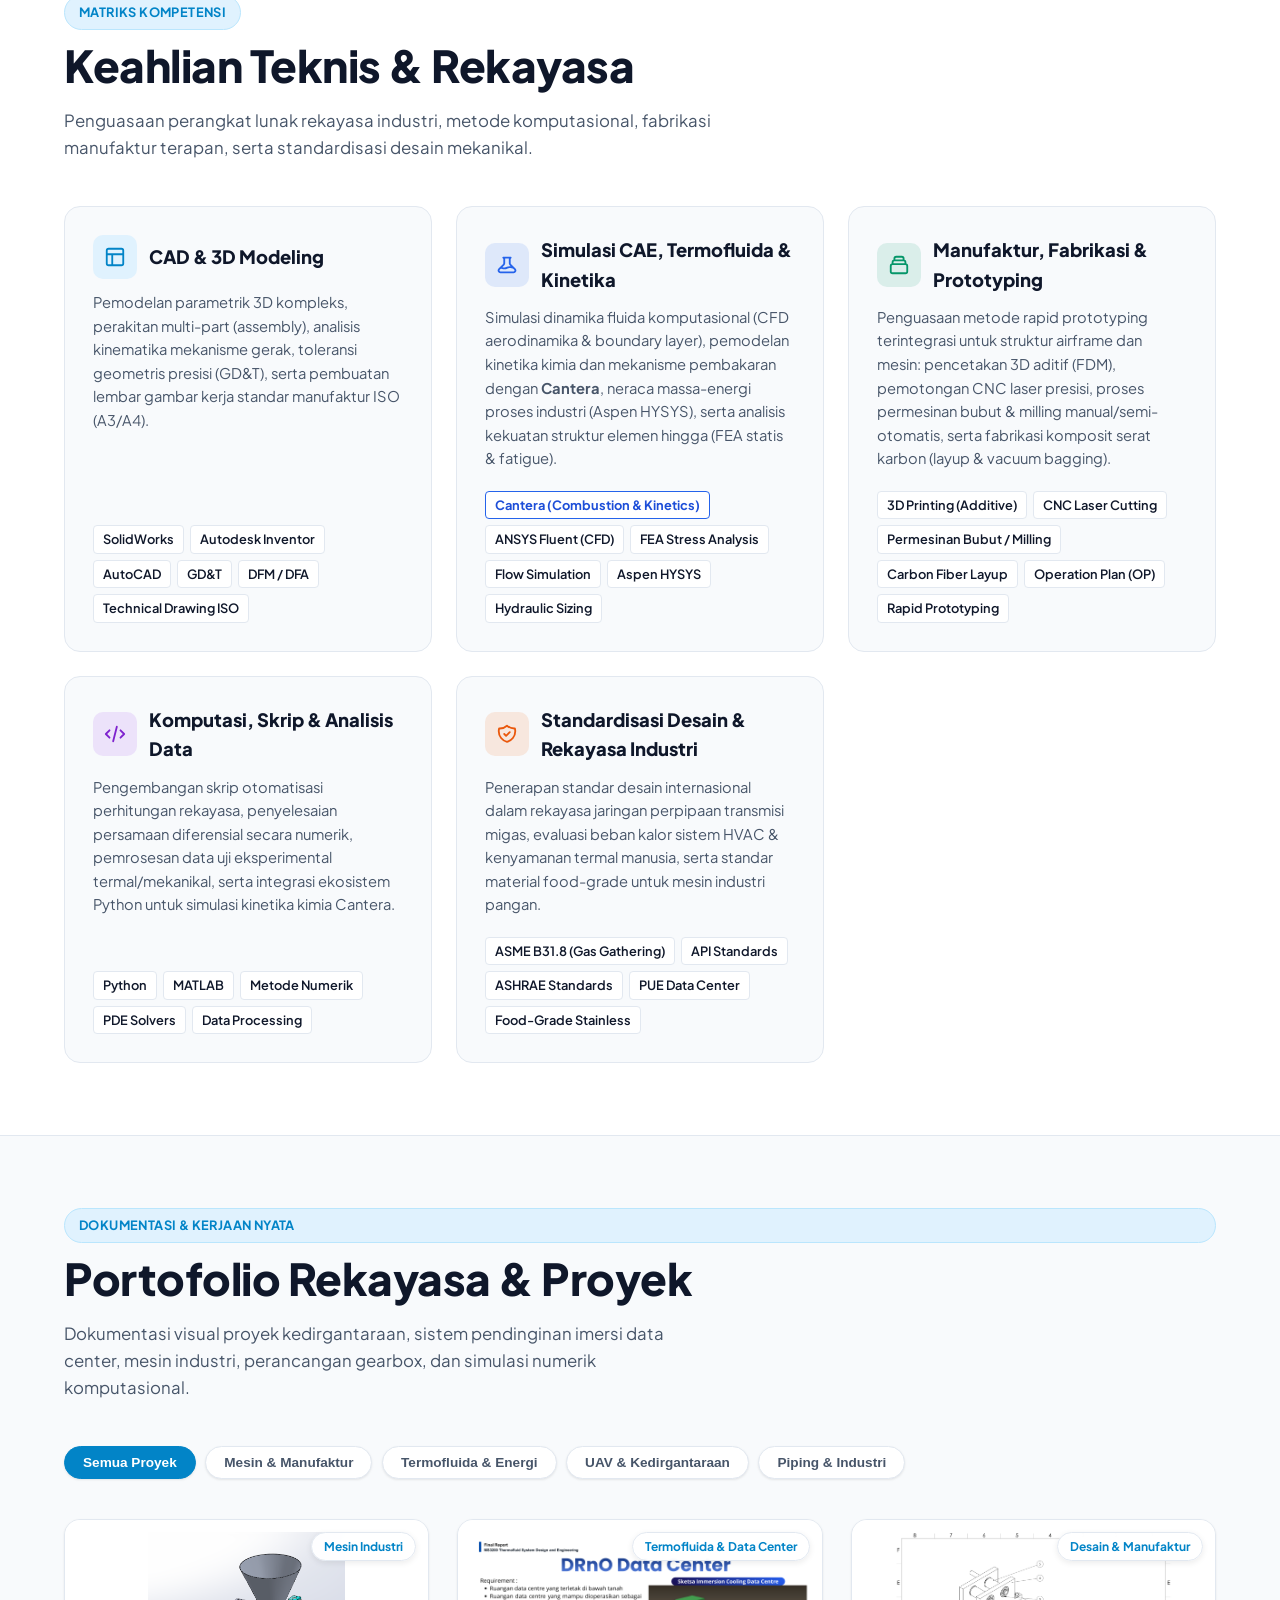
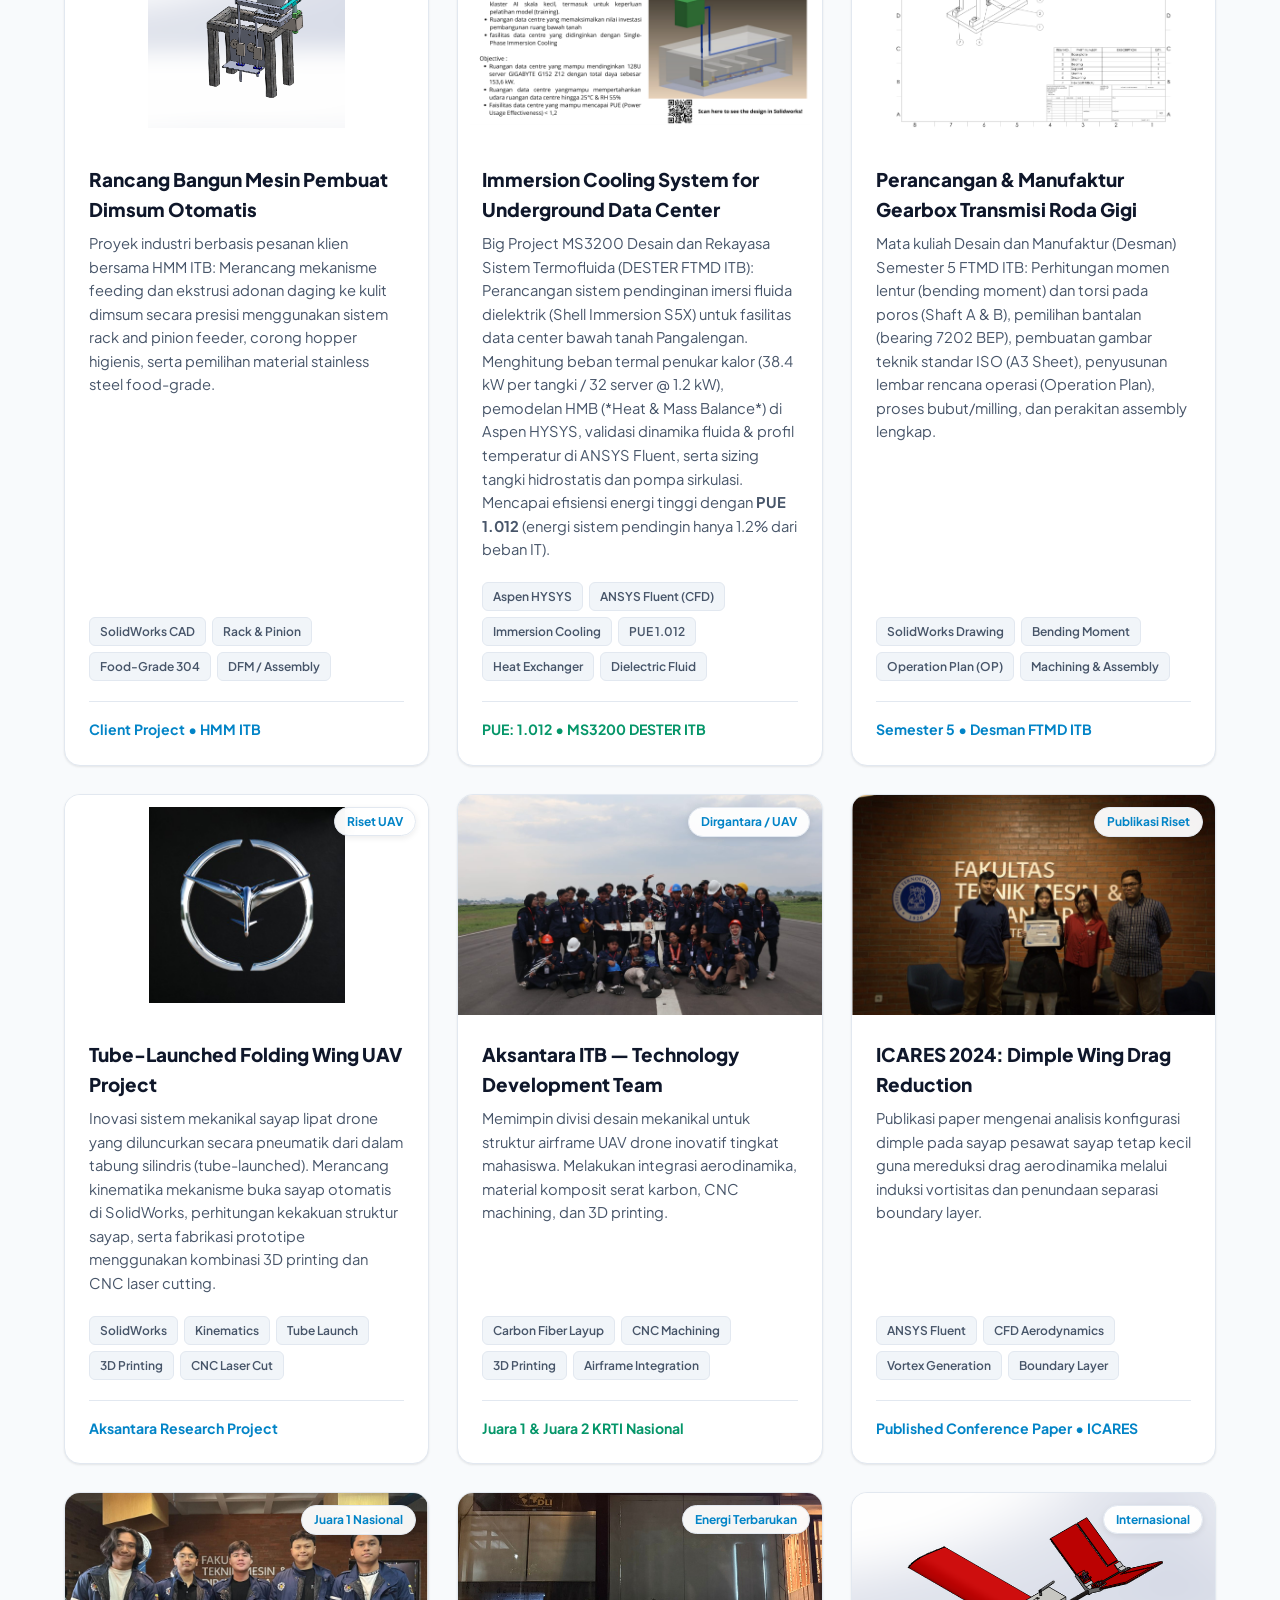
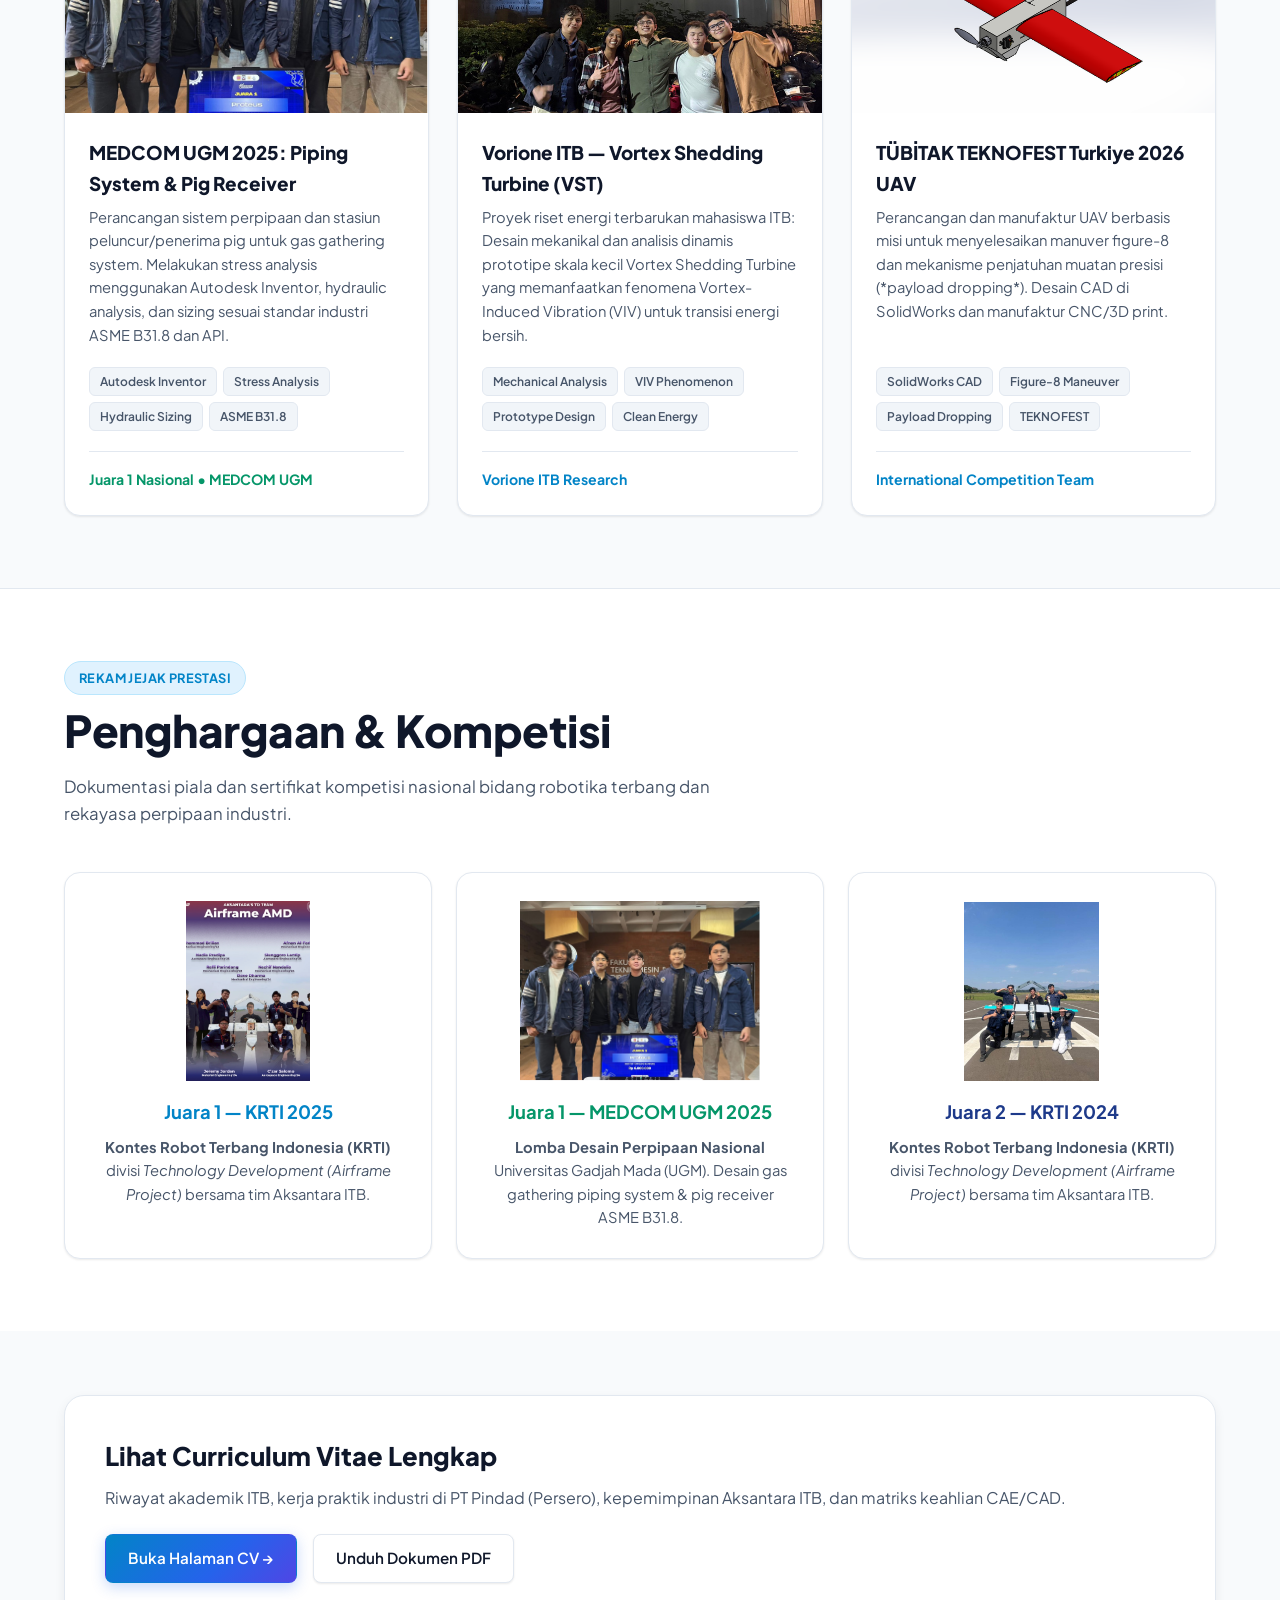
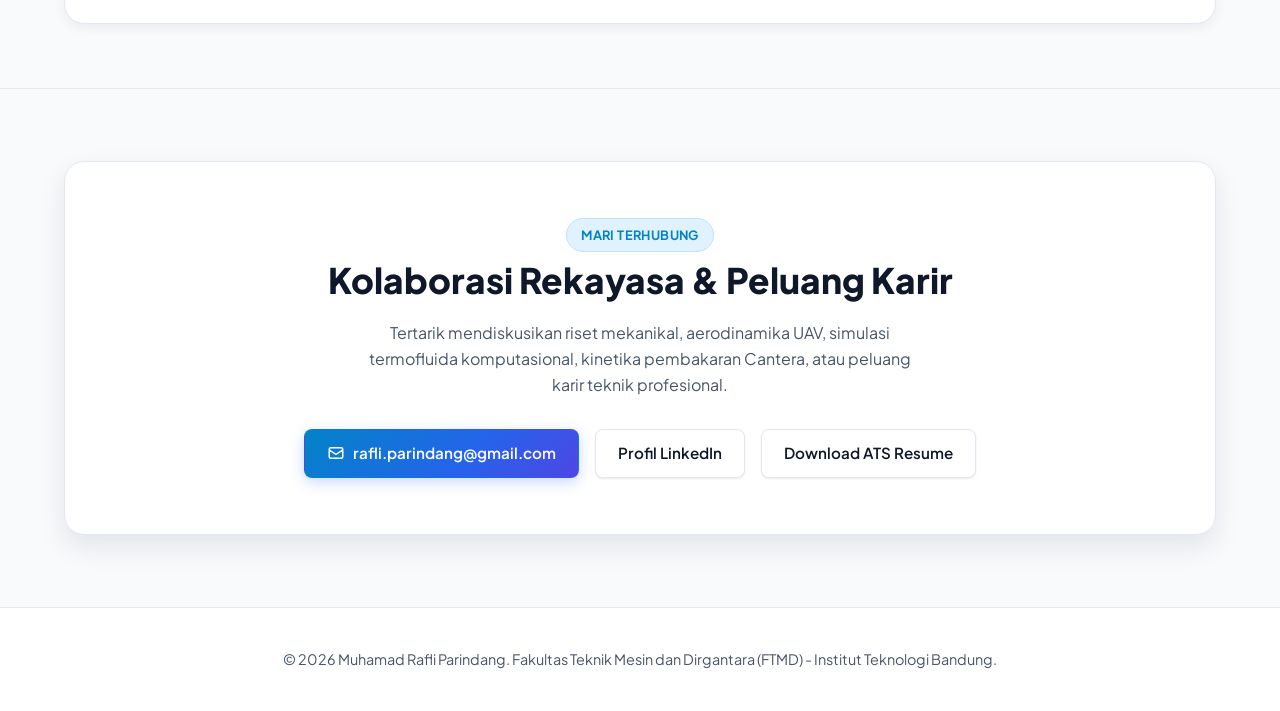
==== commit a2eeb2c4: "fix: remove Aksantara role badge under hero profile photo" ====
--- a/index.html
+++ b/index.html
@@ -78,9 +78,6 @@
           <div class="hero-card-info">
             <h4>Muhamad Rafli Parindang</h4>
             <p>Teknik Mesin ITB (Fast-Track) &bull; IPK: 3.57 (122 SKS)</p>
-            <div class="status-badge">
-              <span class="status-dot"></span> Head of Mechanical Design @ Aksantara ITB
-            </div>
           </div>
         </div>
       </div>
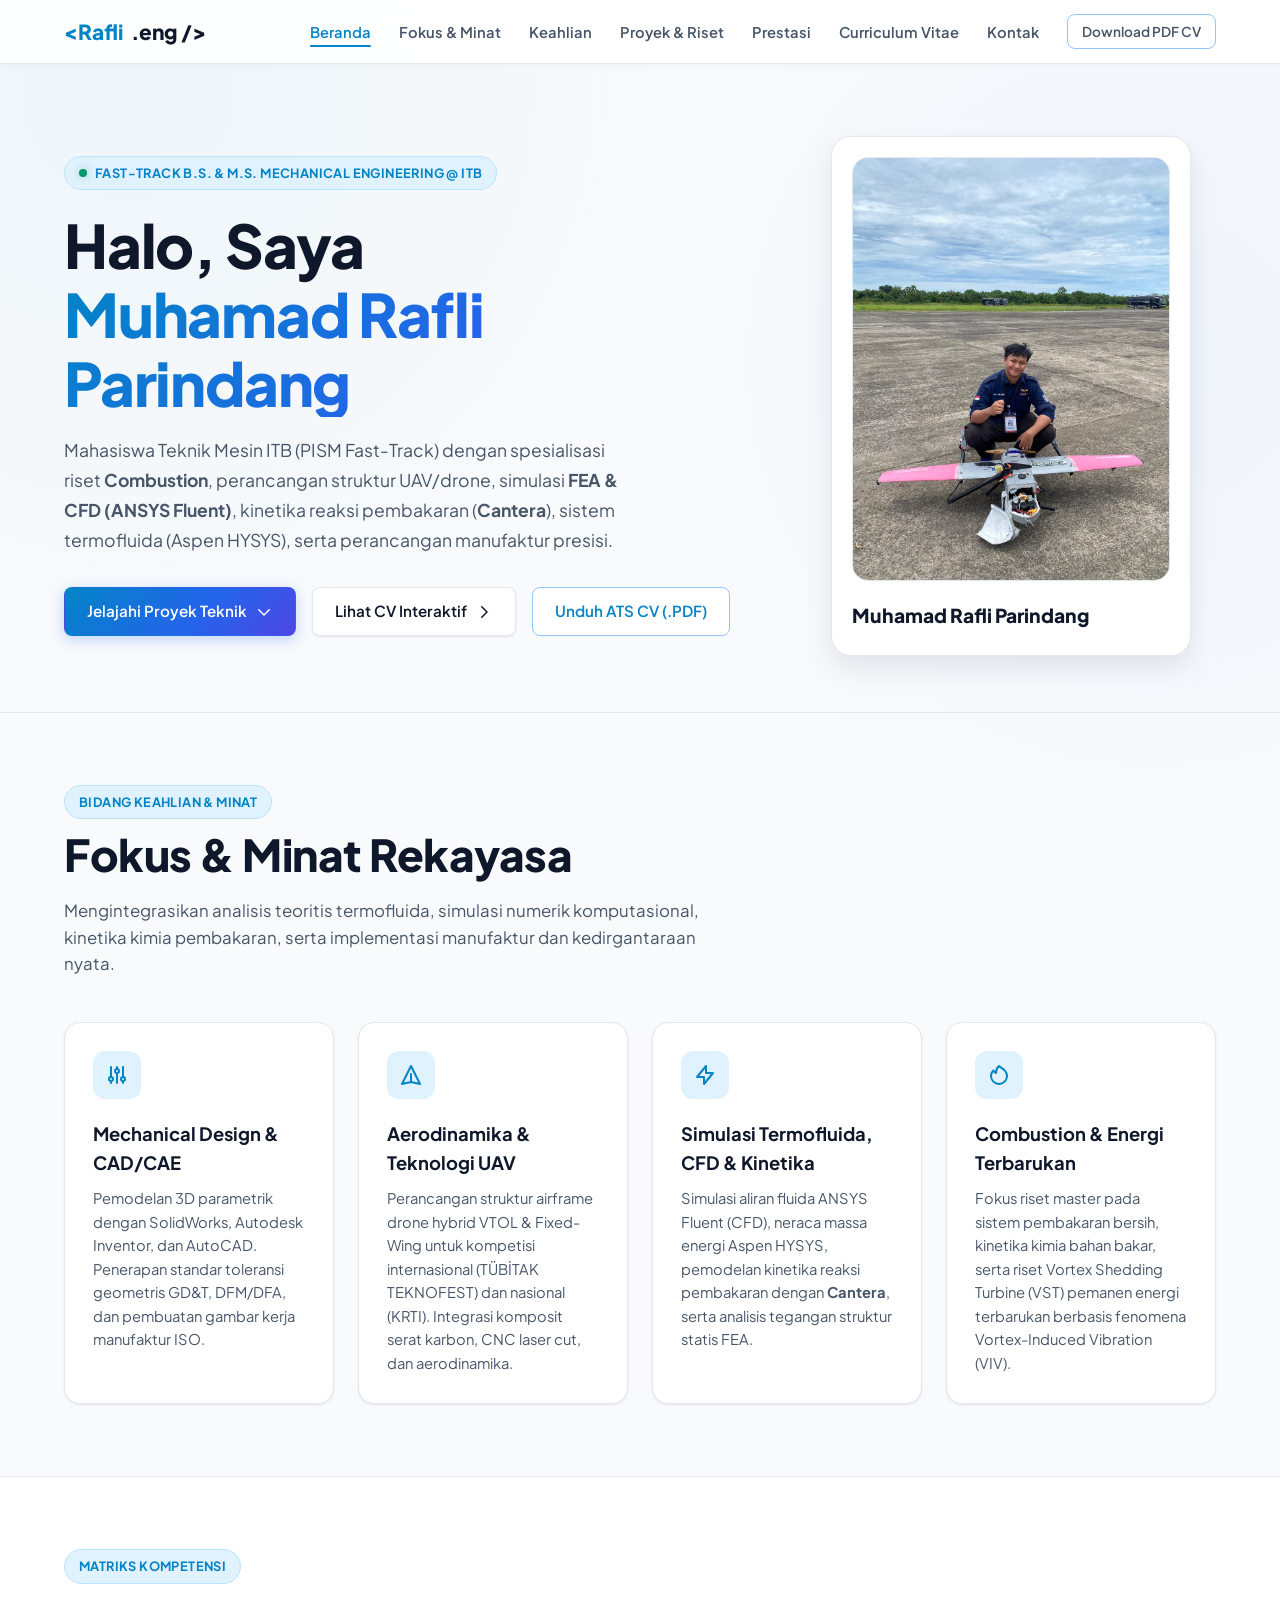
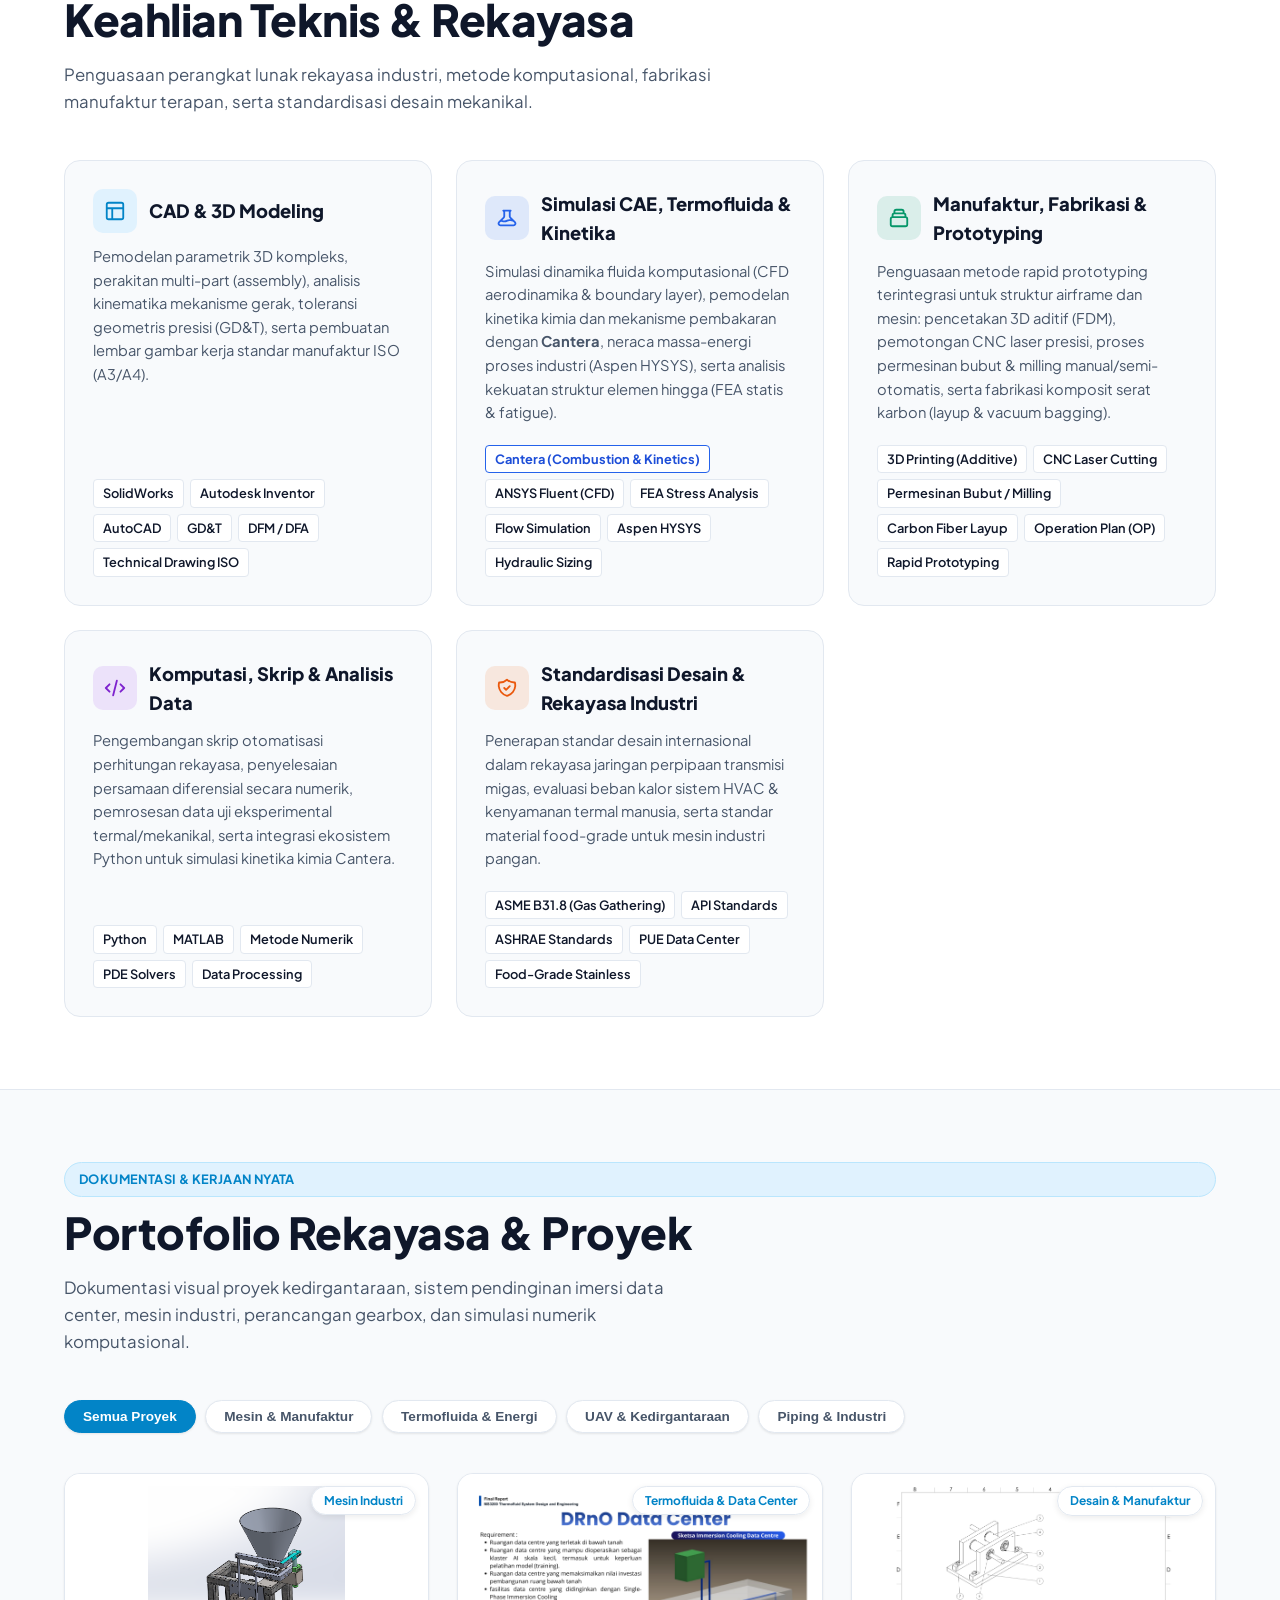
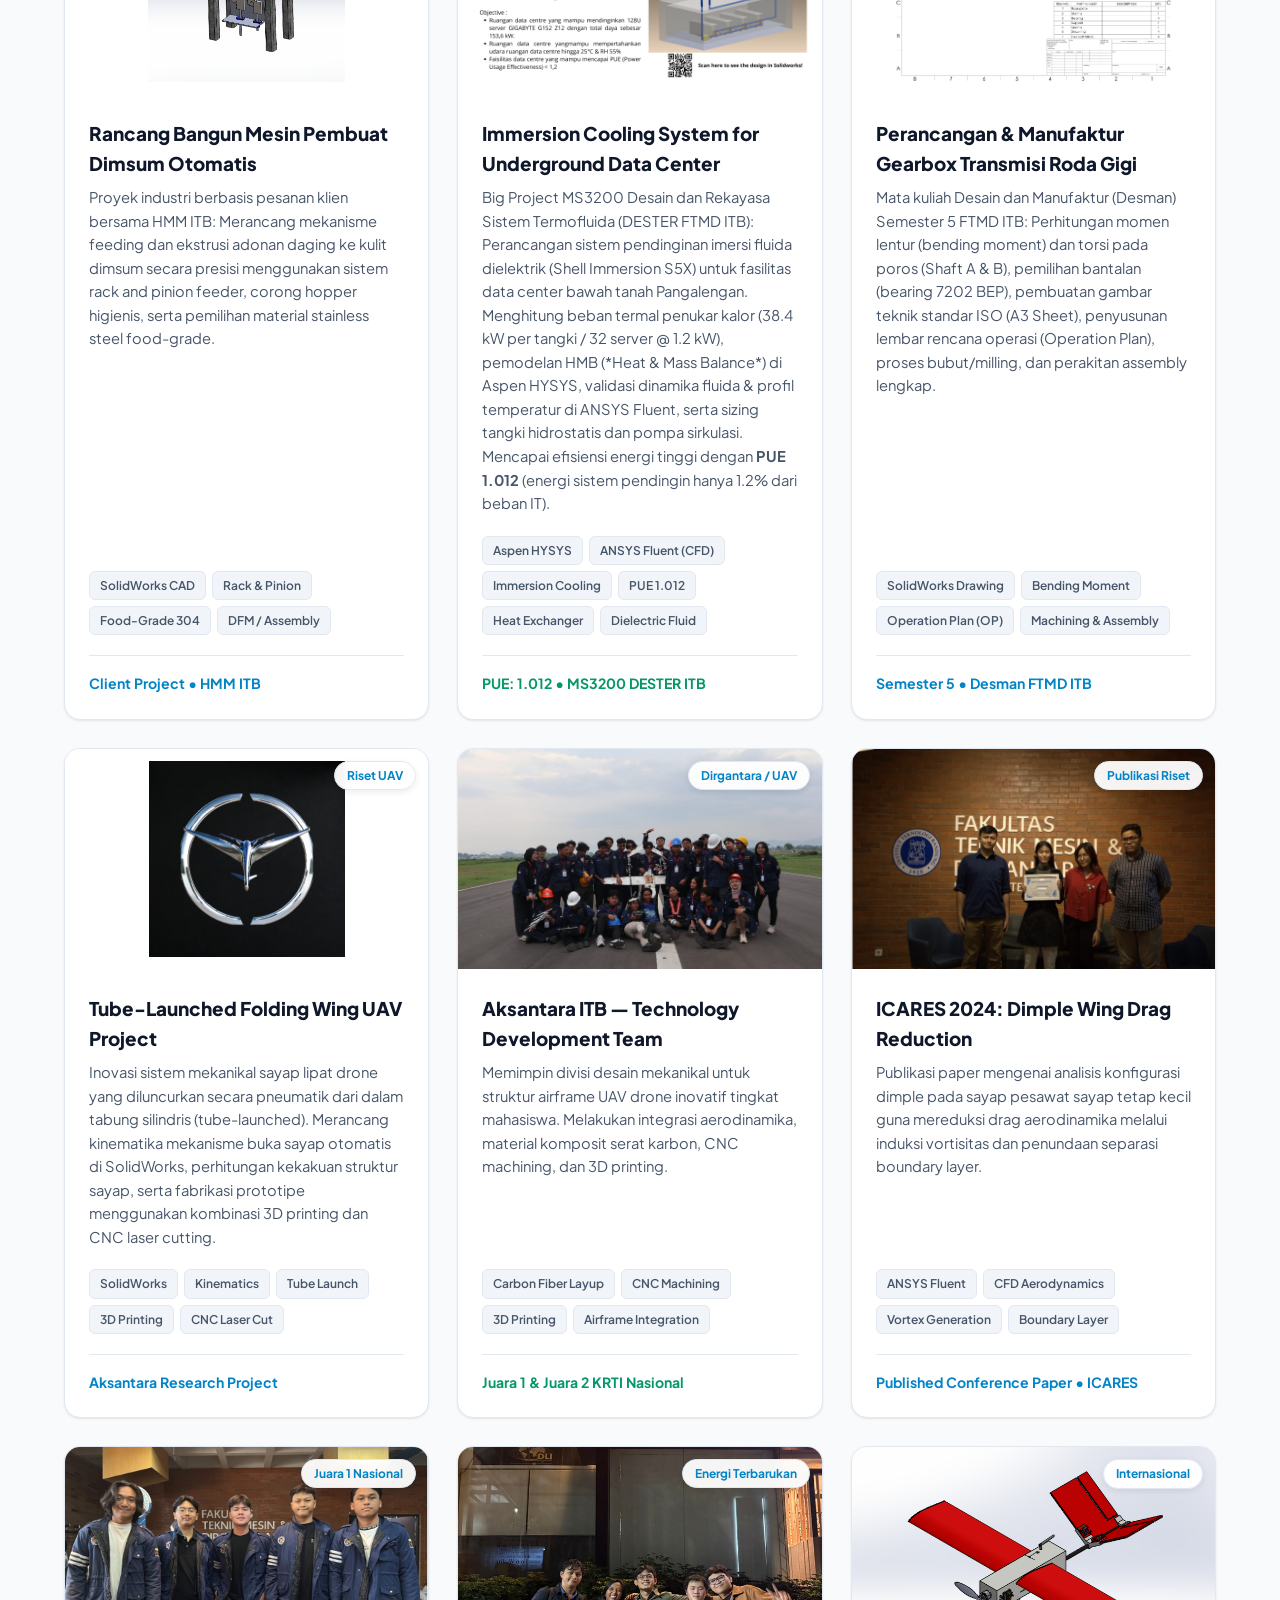
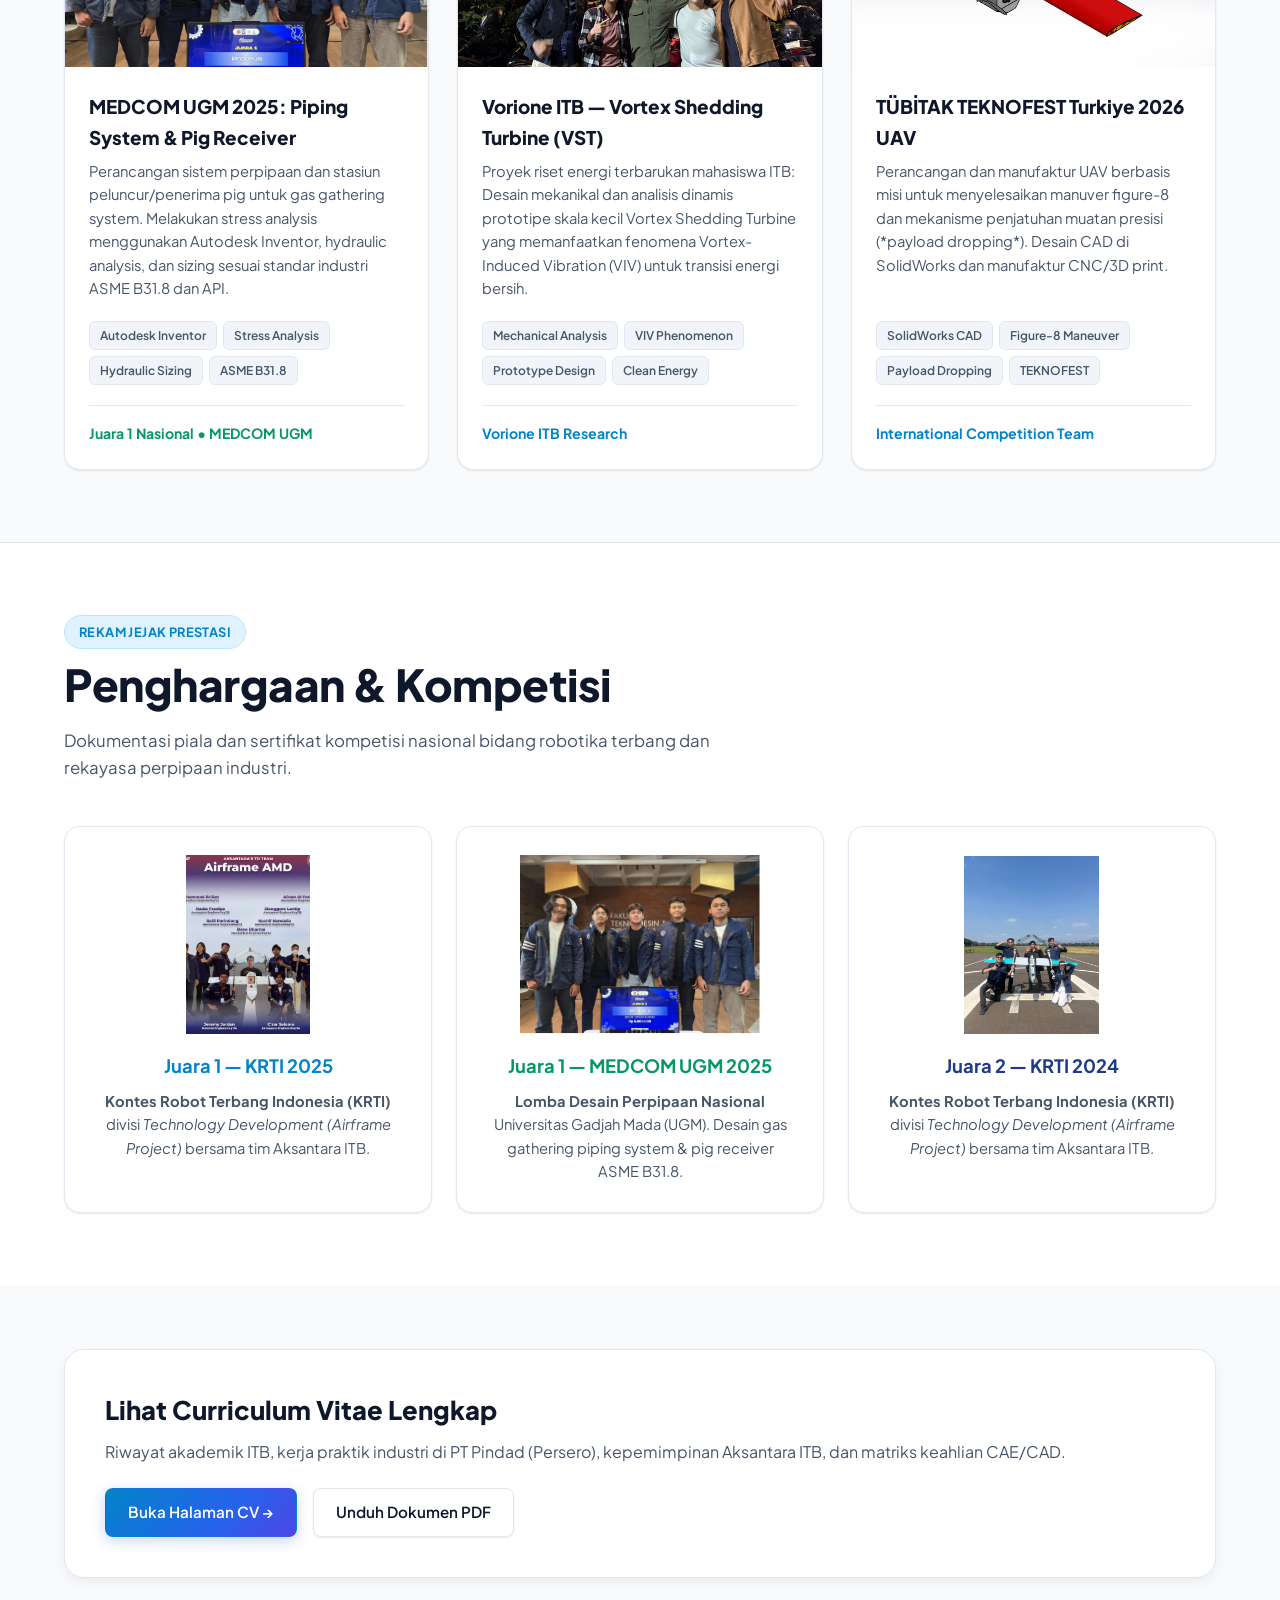
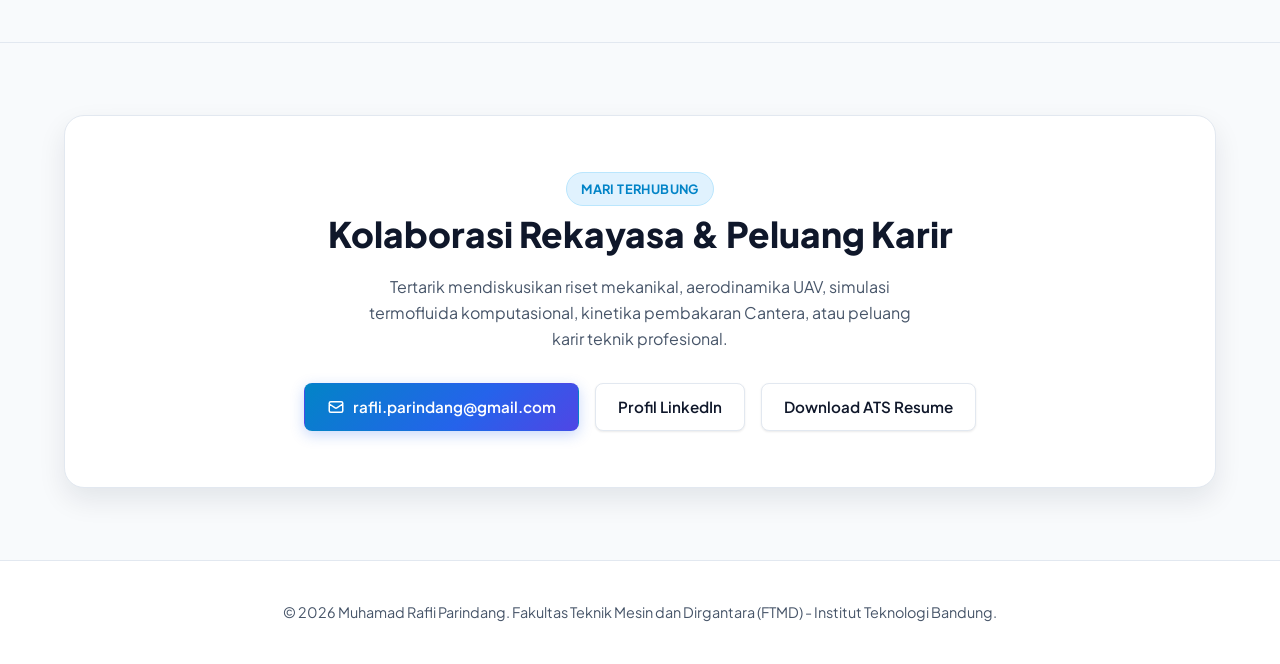
==== commit ab19d195: "fix: remove major and gpa text under hero profile photo" ====
--- a/index.html
+++ b/index.html
@@ -77,7 +77,6 @@
           </div>
           <div class="hero-card-info">
             <h4>Muhamad Rafli Parindang</h4>
-            <p>Teknik Mesin ITB (Fast-Track) &bull; IPK: 3.57 (122 SKS)</p>
           </div>
         </div>
       </div>
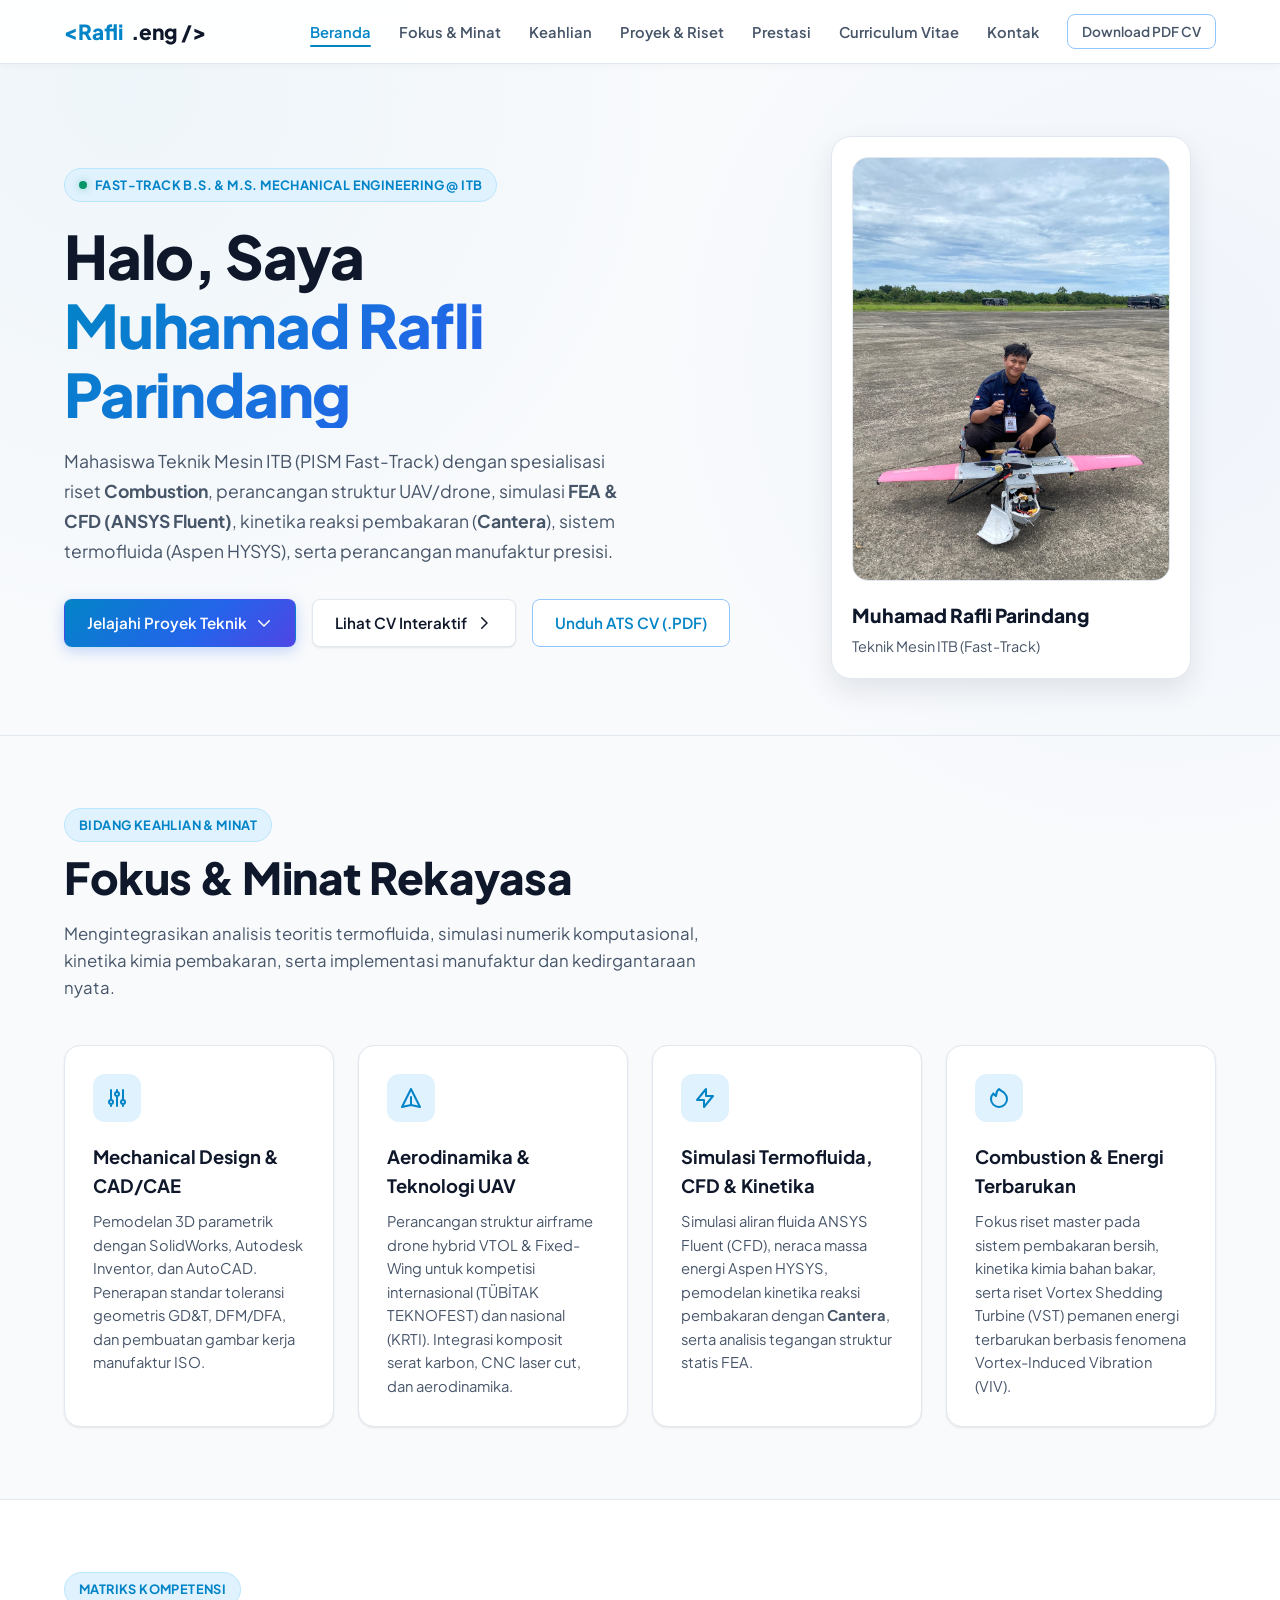
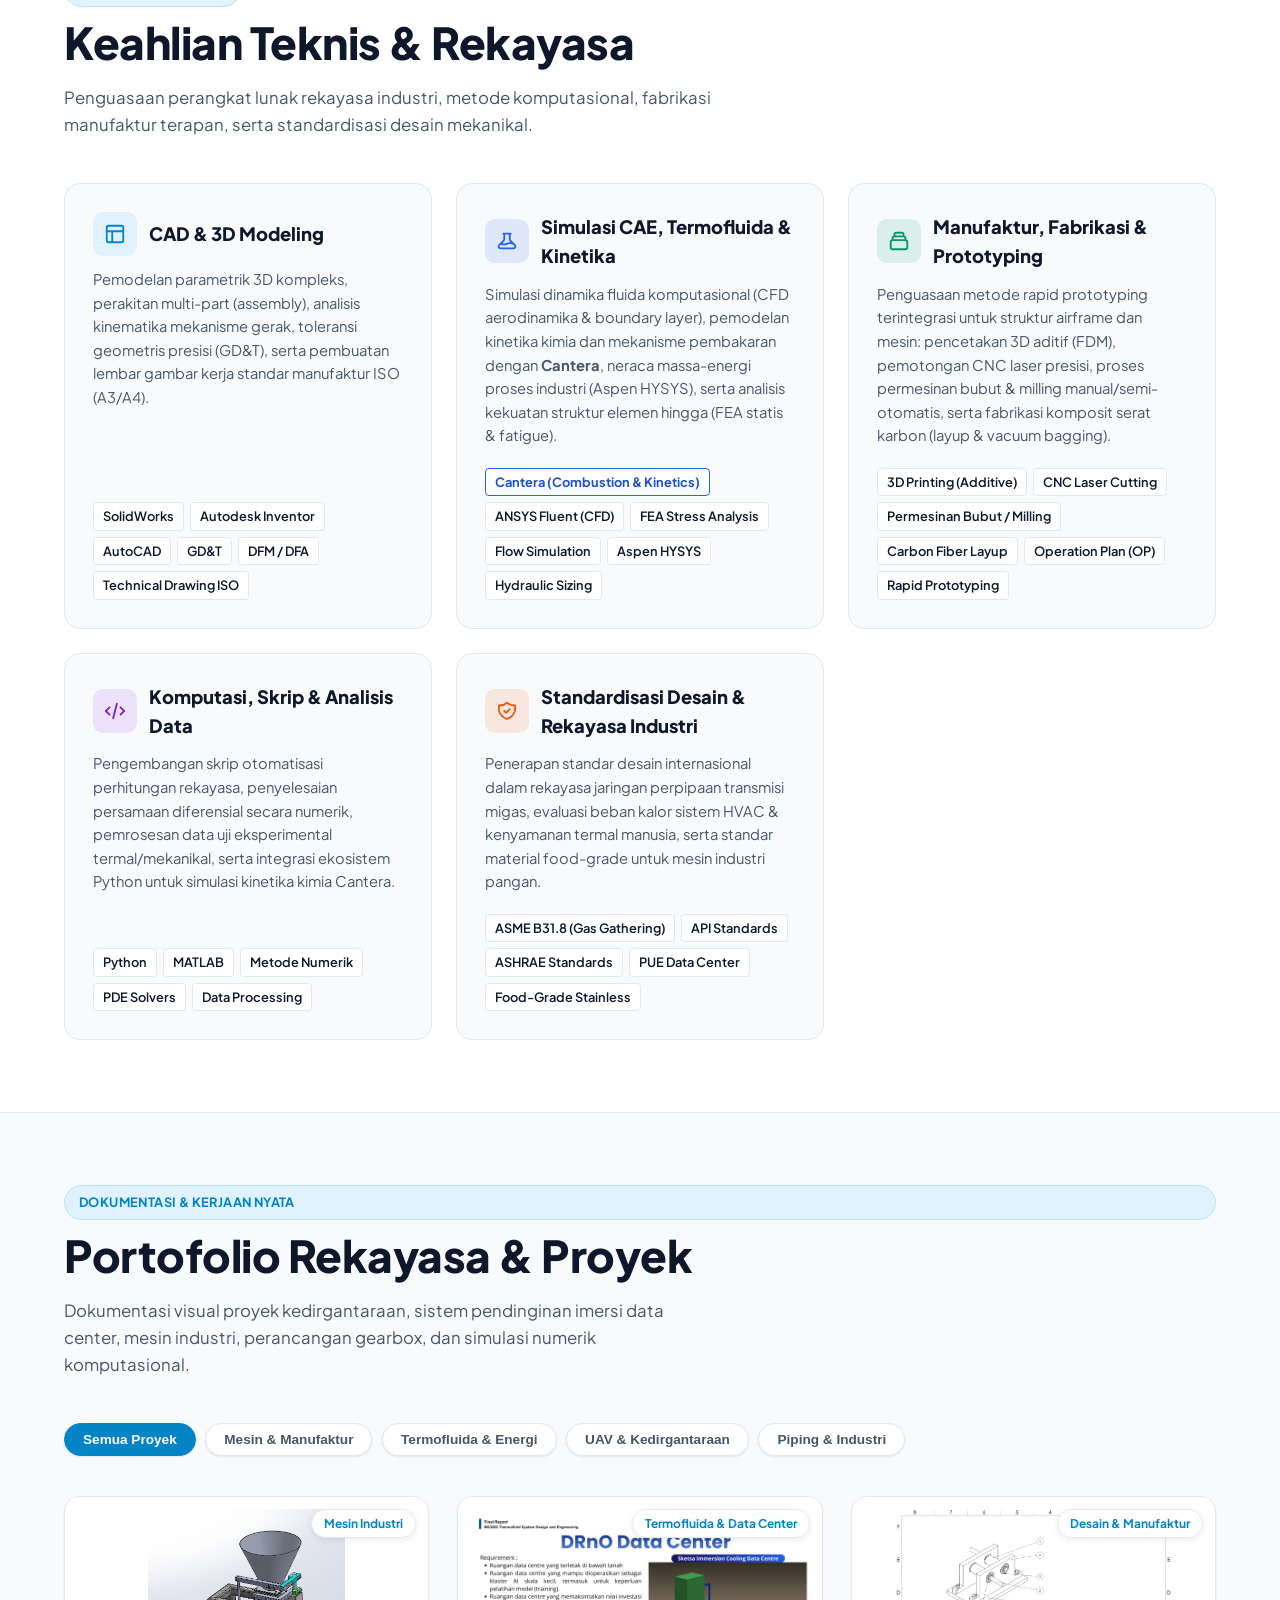
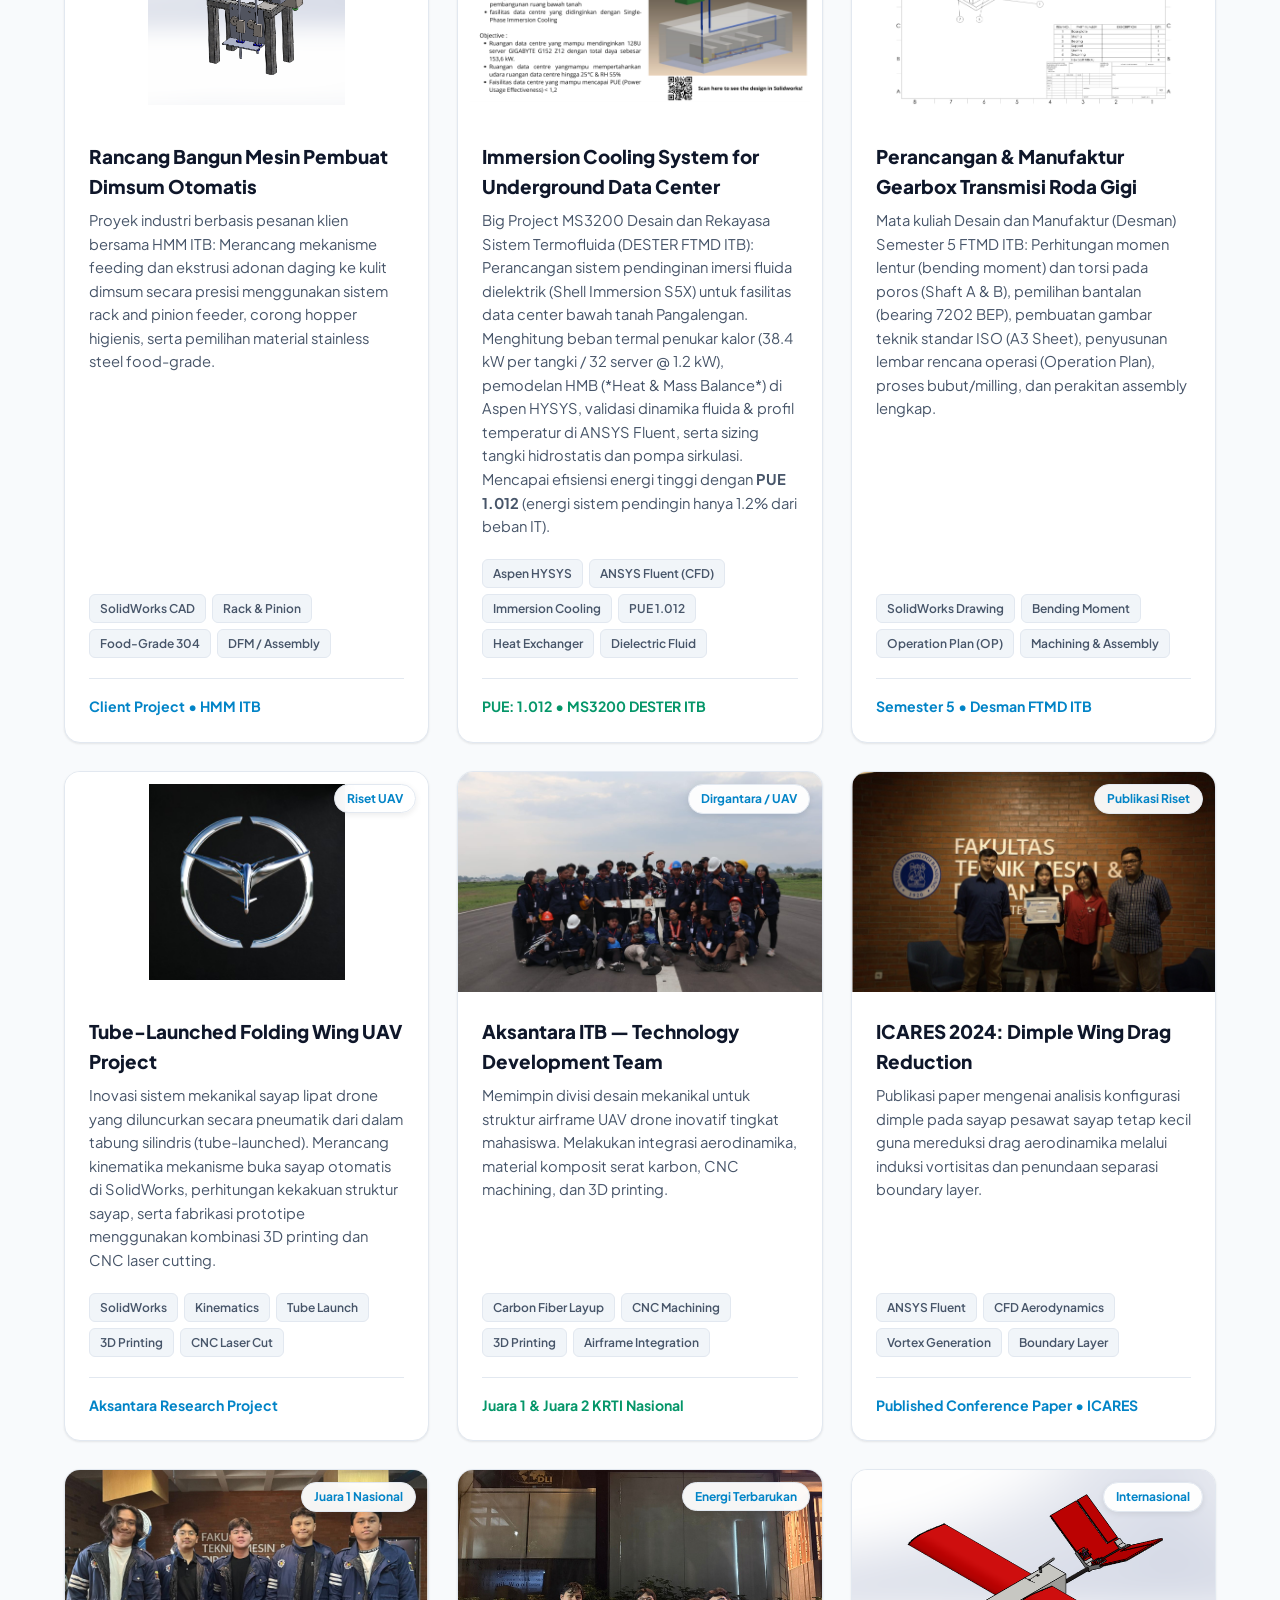
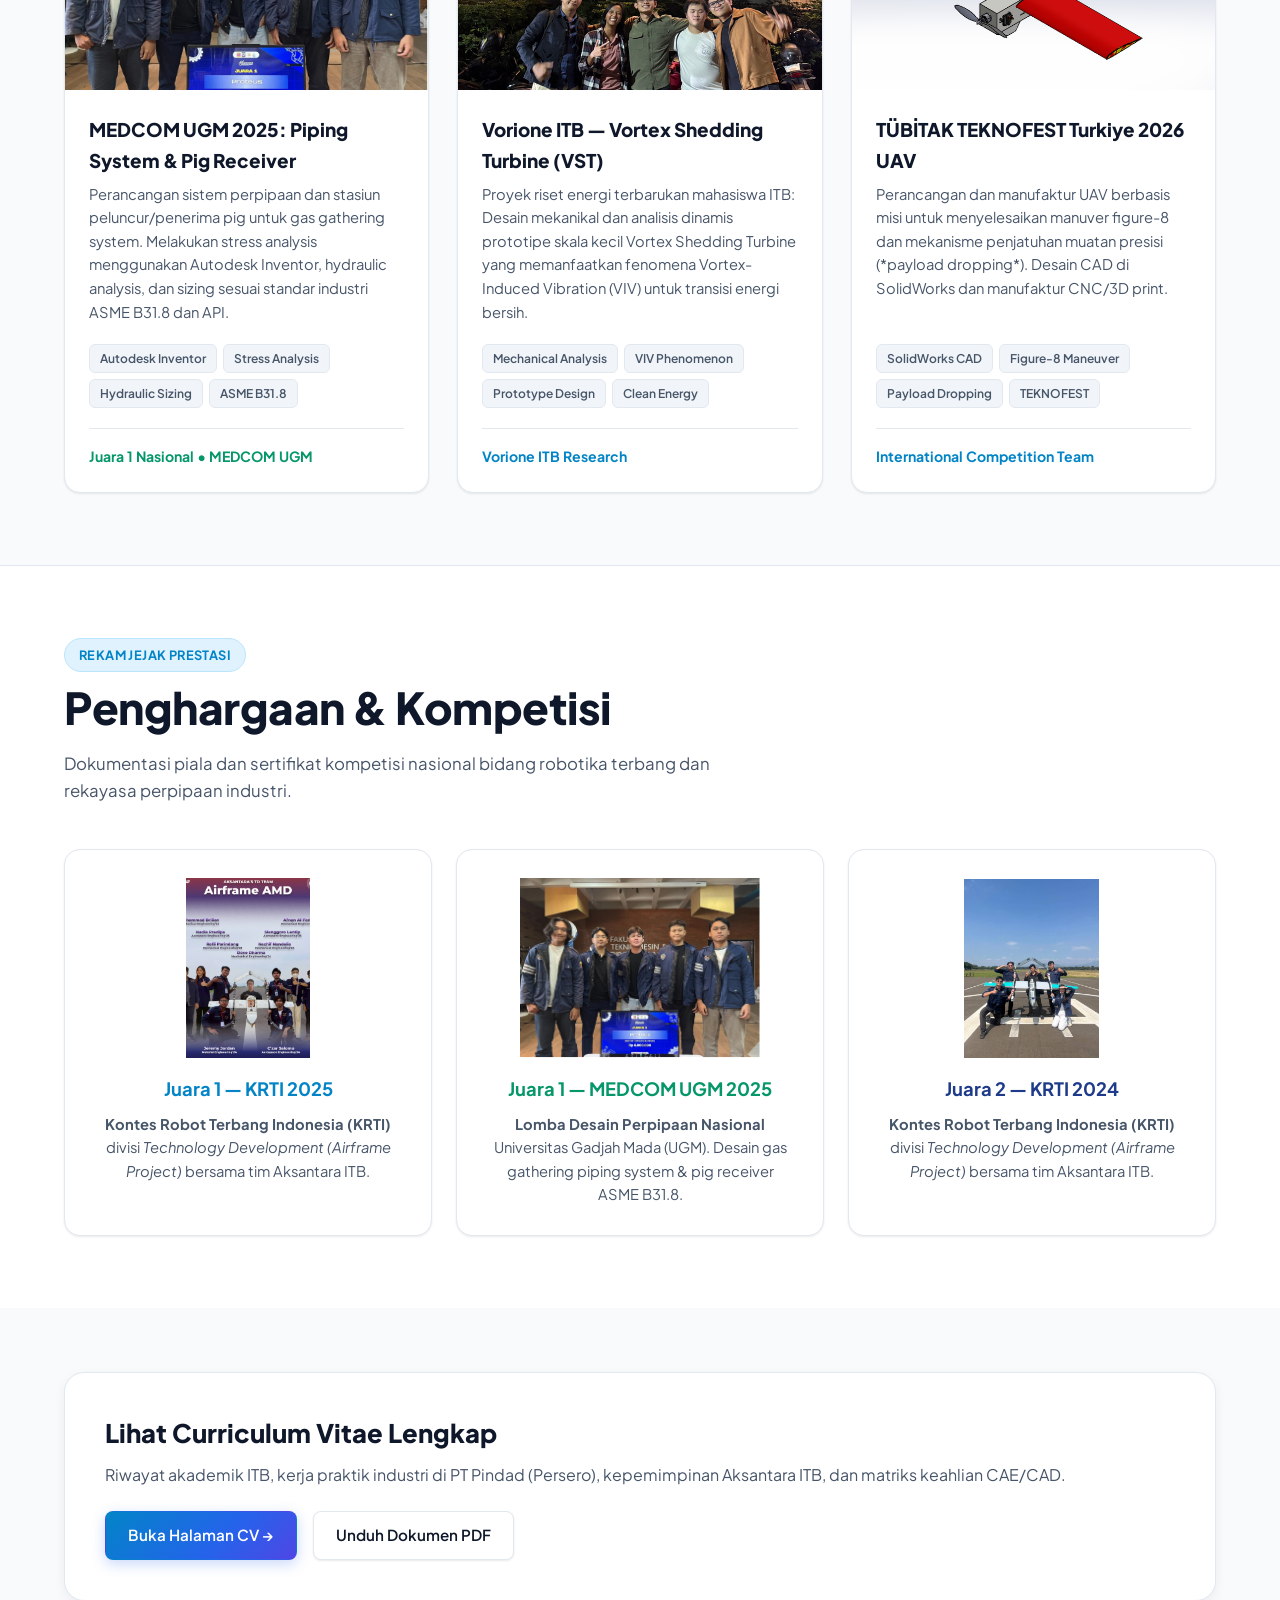
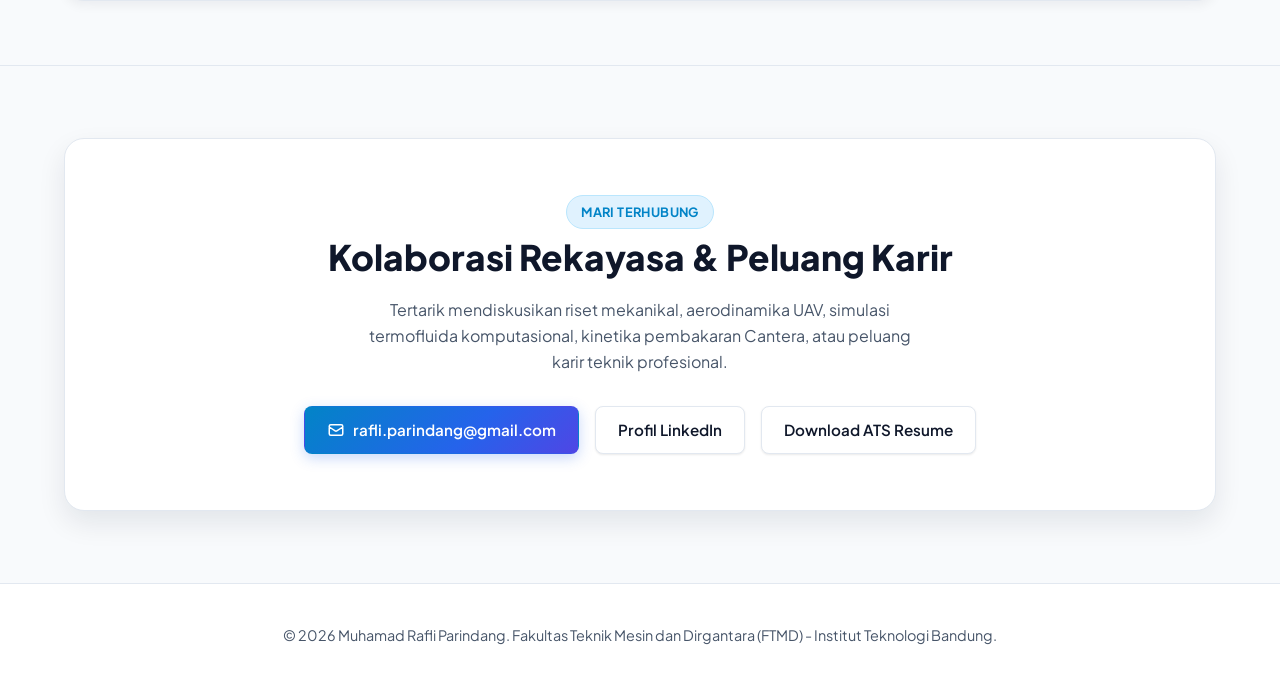
==== commit 37f5490c: "fix: restore Teknik Mesin ITB label under hero photo" ====
--- a/index.html
+++ b/index.html
@@ -77,6 +77,7 @@
           </div>
           <div class="hero-card-info">
             <h4>Muhamad Rafli Parindang</h4>
+            <p>Teknik Mesin ITB (Fast-Track)</p>
           </div>
         </div>
       </div>
